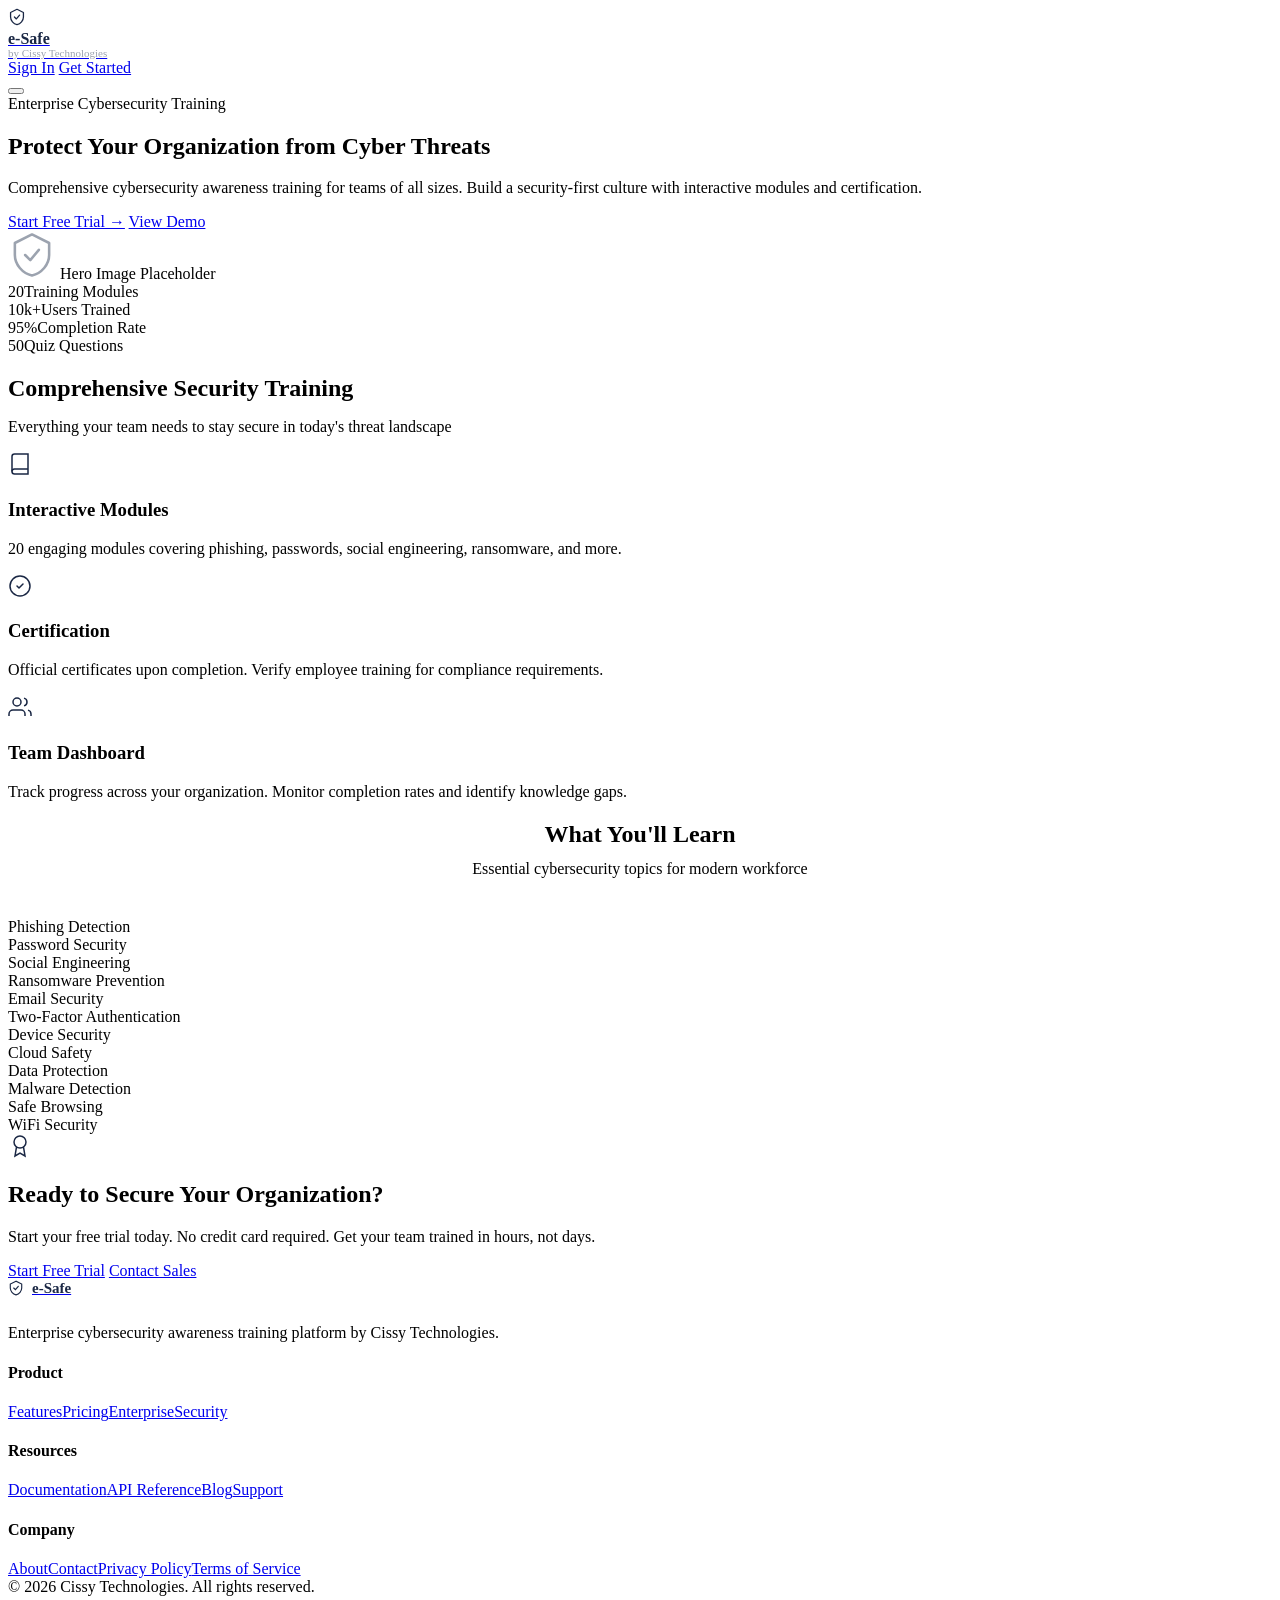
==== index.html @ cbac6e17 "Add files via upload Added the homepage shell" ====
<!DOCTYPE html>
<html lang="en">
<head>
  <meta charset="UTF-8" />
  <meta name="viewport" content="width=device-width, initial-scale=1.0" />
  <title>e-Safe — Cybersecurity Awareness Training | Cissy Technologies</title>
  <link rel="preconnect" href="https://fonts.googleapis.com" />
  <link href="https://fonts.googleapis.com/css2?family=Inter:wght@400;500;600;700&display=swap" rel="stylesheet" />
  <link rel="stylesheet" href="style.css" />
</head>
<body>

  <!-- NAVBAR -->
  <nav class="navbar" id="navbar">
    <div class="nav-inner">
      <a href="index.html" class="nav-logo">
        <div class="logo-mark">
          <svg width="18" height="18" viewBox="0 0 28 28" fill="none">
            <path d="M14 2L4 7V14C4 19.5 8.4 24.7 14 26C19.6 24.7 24 19.5 24 14V7L14 2Z" stroke="#1A2744" stroke-width="2" stroke-linejoin="round"/>
            <path d="M10 14L13 17L18 11" stroke="#1A2744" stroke-width="2" stroke-linecap="round" stroke-linejoin="round"/>
          </svg>
        </div>
        <div>
          <div style="font-size:16px;font-weight:700;color:#1A2744;line-height:1.1">e-Safe</div>
          <div style="font-size:11px;color:#9CA3AF;line-height:1">by Cissy Technologies</div>
        </div>
      </a>
      <div class="nav-links" id="navLinks">
        <a href="register.html" class="nav-signin">Sign In</a>
        <a href="register.html" class="nav-cta">Get Started</a>
      </div>
      <button class="nav-hamburger" id="hamburger" aria-label="Open menu">
        <span></span><span></span><span></span>
      </button>
    </div>
  </nav>

  <!-- HERO -->
  <section class="hero">
    <div class="container">
      <div class="hero-left">
        <div class="hero-eyebrow">Enterprise Cybersecurity Training</div>
        <h1 class="hero-title">Protect Your Organization from Cyber Threats</h1>
        <p class="hero-sub">Comprehensive cybersecurity awareness training for teams of all sizes. Build a security-first culture with interactive modules and certification.</p>
        <div class="hero-actions">
          <a href="register.html" class="btn-primary">Start Free Trial &rarr;</a>
          <a href="#features" class="btn-outline">View Demo</a>
        </div>
      </div>
      <div class="hero-image">
        <svg width="48" height="48" viewBox="0 0 28 28" fill="none">
          <path d="M14 2L4 7V14C4 19.5 8.4 24.7 14 26C19.6 24.7 24 19.5 24 14V7L14 2Z" stroke="#9CA3AF" stroke-width="1.5" stroke-linejoin="round"/>
          <path d="M10 14L13 17L18 11" stroke="#9CA3AF" stroke-width="1.5" stroke-linecap="round" stroke-linejoin="round"/>
        </svg>
        <span class="hero-image-label">Hero Image Placeholder</span>
      </div>
    </div>
    <div class="container">
      <div class="hero-stats">
        <div class="stat"><span class="stat-num">20</span><span class="stat-label">Training Modules</span></div>
        <div class="stat-divider"></div>
        <div class="stat"><span class="stat-num">10k+</span><span class="stat-label">Users Trained</span></div>
        <div class="stat-divider"></div>
        <div class="stat"><span class="stat-num">95%</span><span class="stat-label">Completion Rate</span></div>
        <div class="stat-divider"></div>
        <div class="stat"><span class="stat-num">50</span><span class="stat-label">Quiz Questions</span></div>
      </div>
    </div>
  </section>

  <!-- FEATURES -->
  <section class="section section-light" id="features">
    <div class="container">
      <div class="features-header">
        <h2 class="section-title" style="margin-bottom:.75rem">Comprehensive Security Training</h2>
        <p class="section-sub">Everything your team needs to stay secure in today's threat landscape</p>
      </div>
      <div class="features-grid">
        <div class="feature-card">
          <div class="feature-icon">
            <svg width="24" height="24" viewBox="0 0 24 24" fill="none" stroke="#1A2744" stroke-width="1.5"><path d="M4 19.5A2.5 2.5 0 016.5 17H20"/><path d="M6.5 2H20v20H6.5A2.5 2.5 0 014 19.5v-15A2.5 2.5 0 016.5 2z"/></svg>
          </div>
          <h3>Interactive Modules</h3>
          <p>20 engaging modules covering phishing, passwords, social engineering, ransomware, and more.</p>
        </div>
        <div class="feature-card">
          <div class="feature-icon">
            <svg width="24" height="24" viewBox="0 0 24 24" fill="none" stroke="#1A2744" stroke-width="1.5"><circle cx="12" cy="12" r="10"/><path d="M9 12l2 2 4-4" stroke-linecap="round" stroke-linejoin="round"/></svg>
          </div>
          <h3>Certification</h3>
          <p>Official certificates upon completion. Verify employee training for compliance requirements.</p>
        </div>
        <div class="feature-card">
          <div class="feature-icon">
            <svg width="24" height="24" viewBox="0 0 24 24" fill="none" stroke="#1A2744" stroke-width="1.5"><path d="M17 21v-2a4 4 0 00-4-4H5a4 4 0 00-4 4v2"/><circle cx="9" cy="7" r="4"/><path d="M23 21v-2a4 4 0 00-3-3.87M16 3.13a4 4 0 010 7.75"/></svg>
          </div>
          <h3>Team Dashboard</h3>
          <p>Track progress across your organization. Monitor completion rates and identify knowledge gaps.</p>
        </div>
      </div>
    </div>
  </section>

  <!-- TOPICS -->
  <section class="topics-section" id="topics">
    <div class="container">
      <div style="text-align:center;margin-bottom:2.5rem">
        <h2 class="section-title" style="margin-bottom:.75rem">What You'll Learn</h2>
        <p class="section-sub" style="margin:0 auto;text-align:center">Essential cybersecurity topics for modern workforce</p>
      </div>
      <div class="topics-grid">
        <div class="topic-tag">Phishing Detection</div>
        <div class="topic-tag">Password Security</div>
        <div class="topic-tag">Social Engineering</div>
        <div class="topic-tag">Ransomware Prevention</div>
        <div class="topic-tag">Email Security</div>
        <div class="topic-tag">Two-Factor Authentication</div>
        <div class="topic-tag">Device Security</div>
        <div class="topic-tag">Cloud Safety</div>
        <div class="topic-tag">Data Protection</div>
        <div class="topic-tag">Malware Detection</div>
        <div class="topic-tag">Safe Browsing</div>
        <div class="topic-tag">WiFi Security</div>
      </div>
    </div>
  </section>

  <!-- CTA BANNER -->
  <section class="section section-light">
    <div class="container">
      <div class="cta-banner">
        <div class="cta-banner-icon">
          <svg width="24" height="24" viewBox="0 0 24 24" fill="none" stroke="#1A2744" stroke-width="1.5"><circle cx="12" cy="8" r="6"/><path d="M15.477 12.89L17 22l-5-3-5 3 1.523-9.11"/></svg>
        </div>
        <h2>Ready to Secure Your Organization?</h2>
        <p>Start your free trial today. No credit card required. Get your team trained in hours, not days.</p>
        <div class="cta-banner-btns">
          <a href="register.html" class="btn-primary">Start Free Trial</a>
          <a href="#" class="btn-outline">Contact Sales</a>
        </div>
      </div>
    </div>
  </section>

  <!-- FOOTER -->
  <footer class="footer">
    <div class="container">
      <div class="footer-inner">
        <div class="footer-brand">
          <a href="index.html" class="nav-logo" style="margin-bottom:.5rem;display:inline-flex">
            <div class="logo-mark"><svg width="16" height="16" viewBox="0 0 28 28" fill="none"><path d="M14 2L4 7V14C4 19.5 8.4 24.7 14 26C19.6 24.7 24 19.5 24 14V7L14 2Z" stroke="#1A2744" stroke-width="2"/><path d="M10 14L13 17L18 11" stroke="#1A2744" stroke-width="2" stroke-linecap="round"/></svg></div>
            <span style="font-size:15px;font-weight:700;color:#1A2744;margin-left:8px">e-Safe</span>
          </a>
          <p>Enterprise cybersecurity awareness training platform by Cissy Technologies.</p>
        </div>
        <div class="footer-col"><h4>Product</h4><a href="#">Features</a><a href="#">Pricing</a><a href="#">Enterprise</a><a href="#">Security</a></div>
        <div class="footer-col"><h4>Resources</h4><a href="#">Documentation</a><a href="#">API Reference</a><a href="#">Blog</a><a href="#">Support</a></div>
        <div class="footer-col"><h4>Company</h4><a href="#">About</a><a href="#">Contact</a><a href="#">Privacy Policy</a><a href="#">Terms of Service</a></div>
      </div>
      <div class="footer-bottom">&copy; 2026 Cissy Technologies. All rights reserved.</div>
    </div>
  </footer>

  <script src="main.js"></script>
</body>
</html>
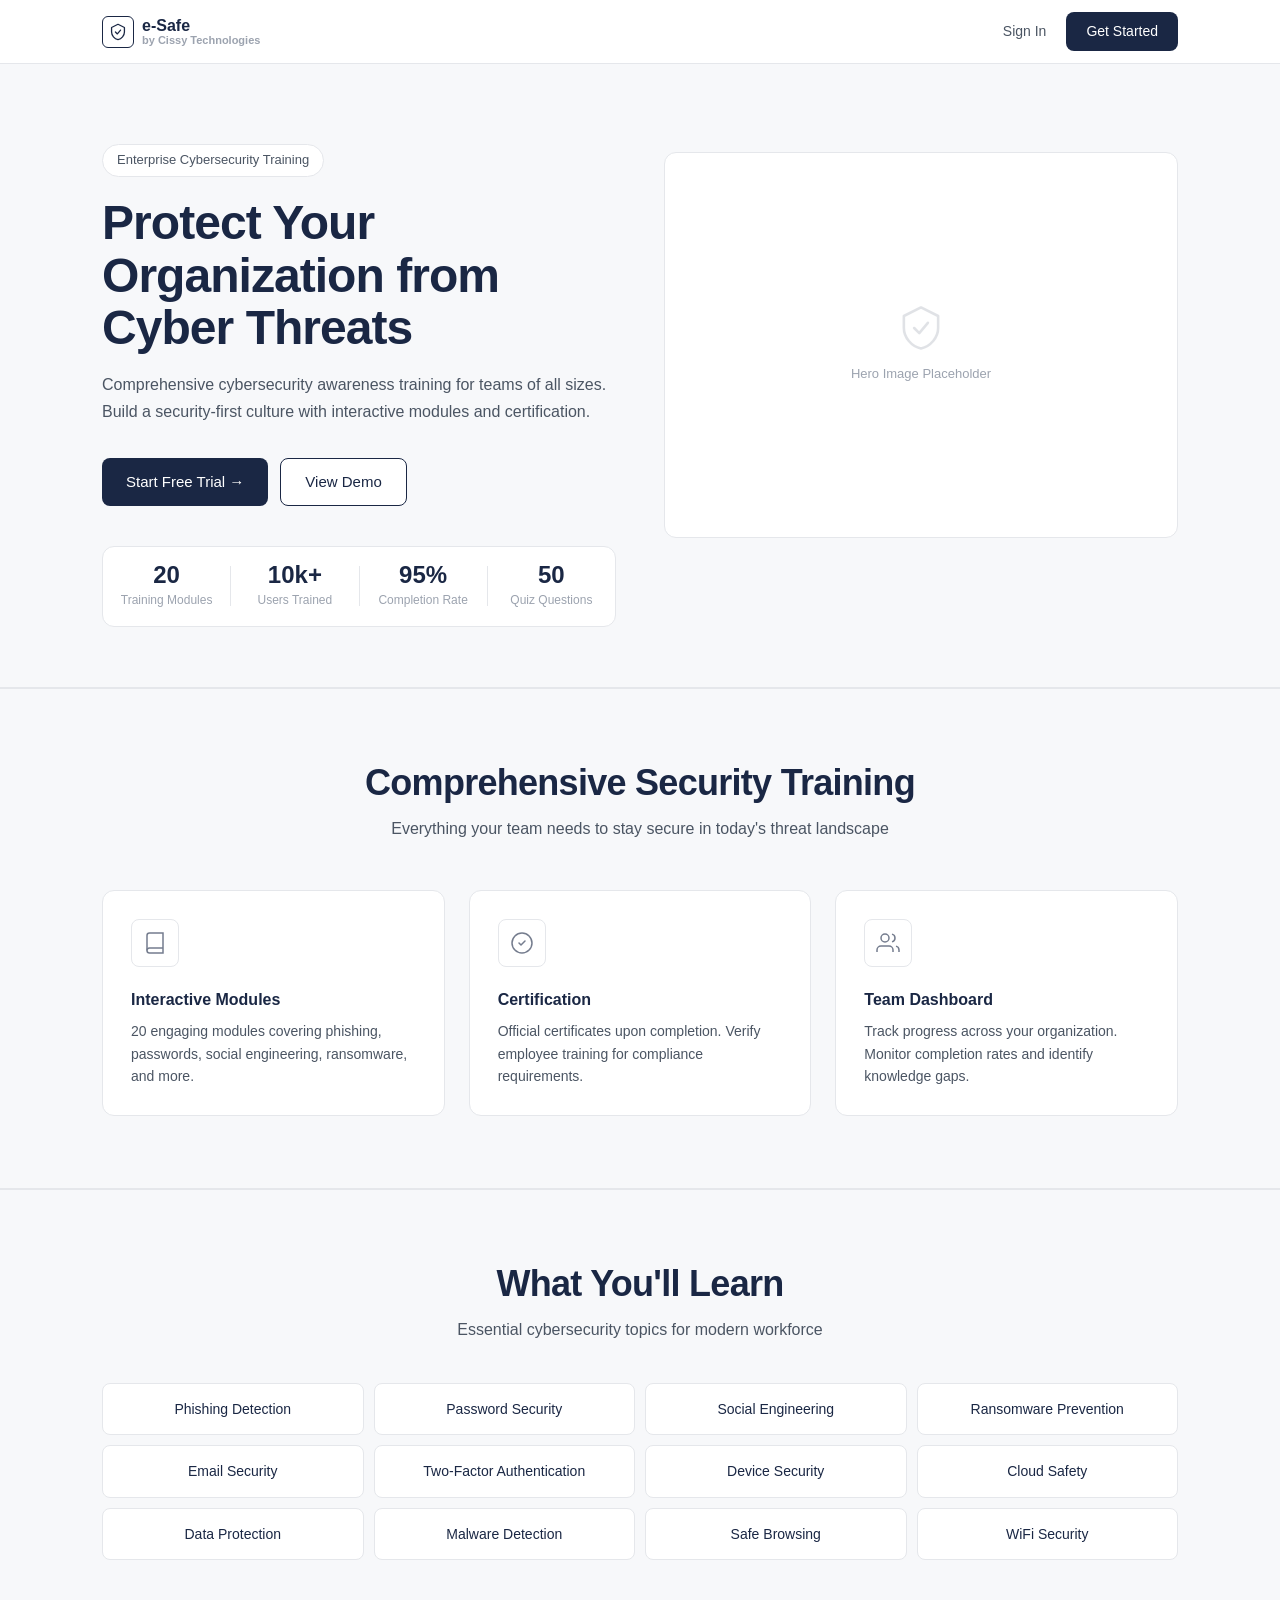
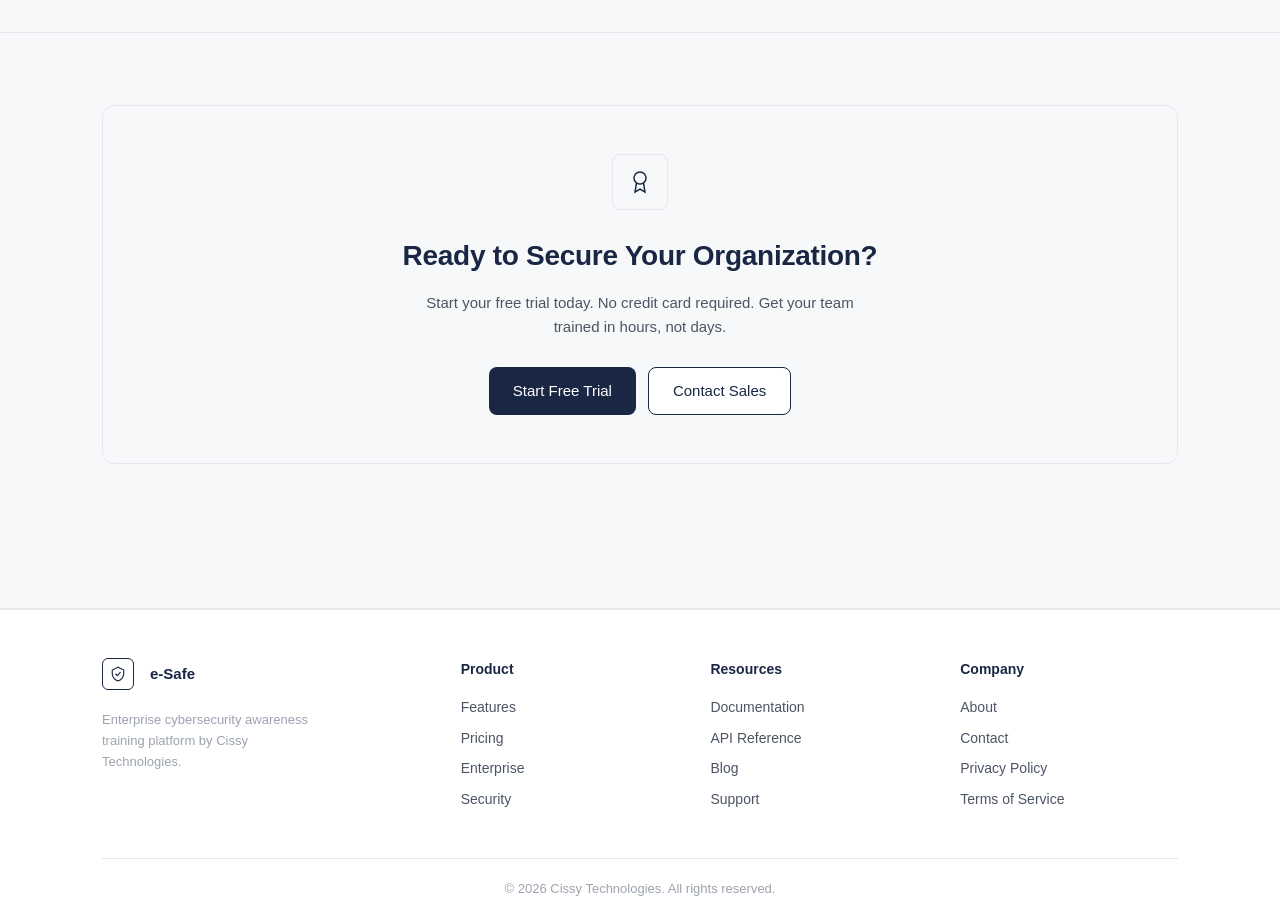
==== commit 1b13657b: "Add additional icon stylesheets to index.html" ====
--- a/index.html
+++ b/index.html
@@ -6,6 +6,8 @@
   <title>e-Safe — Cybersecurity Awareness Training | Cissy Technologies</title>
   <link rel="preconnect" href="https://fonts.googleapis.com" />
   <link href="https://fonts.googleapis.com/css2?family=Inter:wght@400;500;600;700&display=swap" rel="stylesheet" />
+  <link rel="stylesheet" href="https://cdn-uicons.flaticon.com/uicons-thin-rounded/css/uicons-thin-rounded.css">
+  <link rel="stylesheet" href="https://cdn-uicons.flaticon.com/uicons-thin-straight/css/uicons-thin-straight.css">
   <link rel="stylesheet" href="style.css" />
 </head>
 <body>
--- a/style.css
+++ b/style.css
@@ -0,0 +1,824 @@
+/* 
+   e-Safe Platform — style.css
+   Cissy Technologies
+ */
+
+/*  RESET & BASE */
+*, *::before, *::after { box-sizing: border-box; margin: 0; padding: 0; }
+
+:root {
+  --navy:        #1A2744;
+  --navy-mid:    #2E3F6F;
+  --navy-light:  #EEF0F5;
+  --white:       #FFFFFF;
+  --gray-bg:     #F7F8FA;
+  --gray-border: #E5E7EB;
+  --text:        #111827;
+  --text-2:      #4B5563;
+  --text-3:      #9CA3AF;
+  --radius:      12px;
+  --radius-sm:   8px;
+  --shadow:      0 1px 4px rgba(0,0,0,0.06);
+  --shadow-md:   0 4px 20px rgba(0,0,0,0.08);
+}
+
+html { scroll-behavior: smooth; }
+
+body {
+  font-family: 'Inter', -apple-system, BlinkMacSystemFont, sans-serif;
+  font-size: 16px;
+  color: var(--text);
+  background: var(--white);
+  line-height: 1.6;
+}
+
+a { text-decoration: none; color: inherit; }
+img { max-width: 100%; display: block; }
+
+.container {
+  max-width: 1140px;
+  margin: 0 auto;
+  padding: 0 2rem;
+}
+
+/* ── NAVBAR ── */
+.navbar {
+  position: sticky;
+  top: 0;
+  z-index: 100;
+  background: var(--white);
+  border-bottom: 1px solid var(--gray-border);
+  height: 64px;
+}
+
+.nav-inner {
+  max-width: 1140px;
+  margin: 0 auto;
+  padding: 0 2rem;
+  height: 100%;
+  display: flex;
+  align-items: center;
+  justify-content: space-between;
+}
+
+/* Logo */
+.nav-logo {
+  display: flex;
+  align-items: center;
+  gap: 8px;
+  font-size: 18px;
+  font-weight: 600;
+  color: var(--navy);
+}
+
+.logo-mark {
+  width: 32px;
+  height: 32px;
+  border: 1.5px solid var(--navy);
+  border-radius: 6px;
+  display: flex;
+  align-items: center;
+  justify-content: center;
+}
+
+.logo-mark svg path { stroke: var(--navy) !important; }
+.logo-text { color: var(--navy); }
+.logo-text span { color: var(--navy); }
+
+/* Nav links */
+.nav-links {
+  display: flex;
+  align-items: center;
+  gap: 8px;
+}
+
+.nav-link {
+  font-size: 14px;
+  color: var(--text-2);
+  padding: 6px 12px;
+  border-radius: var(--radius-sm);
+  transition: color .15s, background .15s;
+}
+
+.nav-link:hover { color: var(--navy); background: var(--navy-light); }
+
+/* Sign In link style (matches wireframe) */
+.nav-signin {
+  font-size: 14px;
+  color: var(--text-2);
+  padding: 6px 12px;
+  border-radius: var(--radius-sm);
+  transition: color .15s;
+}
+.nav-signin:hover { color: var(--navy); }
+
+/* Get Started button (dark filled — matches wireframe exactly) */
+.nav-cta {
+  background: var(--navy);
+  color: var(--white) !important;
+  font-size: 14px;
+  font-weight: 500;
+  padding: 8px 20px;
+  border-radius: var(--radius-sm);
+  transition: opacity .15s;
+}
+.nav-cta:hover { opacity: .85; }
+
+/* Hamburger (mobile) */
+.nav-hamburger {
+  display: none;
+  flex-direction: column;
+  gap: 5px;
+  background: none;
+  border: none;
+  cursor: pointer;
+  padding: 4px;
+}
+.nav-hamburger span {
+  display: block;
+  width: 22px;
+  height: 2px;
+  background: var(--navy);
+  border-radius: 2px;
+  transition: transform .2s;
+}
+
+/* ── HERO ── */
+.hero {
+  background: var(--gray-bg);
+  padding: 80px 0 60px;
+  border-bottom: 1px solid var(--gray-border);
+  position: relative;
+  overflow: hidden;
+}
+
+.hero .container {
+  display: grid;
+  grid-template-columns: 1fr 1fr;
+  gap: 3rem;
+  align-items: center;
+}
+
+/* Eyebrow */
+.hero-eyebrow {
+  display: inline-flex;
+  align-items: center;
+  gap: 8px;
+  font-size: 13px;
+  font-weight: 500;
+  color: var(--text-2);
+  background: var(--white);
+  border: 1px solid var(--gray-border);
+  border-radius: 20px;
+  padding: 5px 14px;
+  margin-bottom: 1.25rem;
+}
+
+.eyebrow-dot {
+  width: 6px;
+  height: 6px;
+  border-radius: 50%;
+  background: var(--navy);
+}
+
+/* Hero title */
+.hero-title {
+  font-size: 48px;
+  font-weight: 700;
+  line-height: 1.1;
+  color: var(--navy);
+  margin-bottom: 1rem;
+  letter-spacing: -.02em;
+}
+
+.hero-sub {
+  font-size: 16px;
+  color: var(--text-2);
+  line-height: 1.7;
+  margin-bottom: 2rem;
+}
+
+/* Buttons */
+.hero-actions {
+  display: flex;
+  gap: 12px;
+  flex-wrap: wrap;
+  margin-bottom: 2.5rem;
+}
+
+.btn-primary {
+  display: inline-flex;
+  align-items: center;
+  gap: 6px;
+  background: var(--navy);
+  color: var(--white);
+  font-size: 15px;
+  font-weight: 500;
+  padding: 12px 24px;
+  border-radius: var(--radius-sm);
+  transition: opacity .15s;
+  border: none;
+  cursor: pointer;
+  font-family: inherit;
+}
+.btn-primary:hover { opacity: .85; color: var(--white); }
+
+.btn-outline {
+  display: inline-flex;
+  align-items: center;
+  background: var(--white);
+  color: var(--navy);
+  font-size: 15px;
+  font-weight: 500;
+  padding: 11px 24px;
+  border-radius: var(--radius-sm);
+  border: 1.5px solid var(--navy);
+  transition: background .15s;
+  cursor: pointer;
+  font-family: inherit;
+}
+.btn-outline:hover { background: var(--navy-light); }
+
+.btn-ghost {
+  display: inline-flex;
+  align-items: center;
+  background: transparent;
+  color: var(--text-2);
+  font-size: 15px;
+  font-weight: 500;
+  padding: 11px 24px;
+  border-radius: var(--radius-sm);
+  border: 1.5px solid var(--gray-border);
+  transition: border-color .15s, color .15s;
+  cursor: pointer;
+}
+.btn-ghost:hover { border-color: var(--navy); color: var(--navy); }
+
+/* Stats bar */
+.hero-stats {
+  display: flex;
+  align-items: center;
+  gap: 0;
+  background: var(--white);
+  border: 1px solid var(--gray-border);
+  border-radius: var(--radius);
+  padding: 0;
+  overflow: hidden;
+}
+
+.stat {
+  flex: 1;
+  text-align: center;
+  padding: 16px 12px;
+}
+
+.stat-num {
+  display: block;
+  font-size: 24px;
+  font-weight: 700;
+  color: var(--navy);
+  line-height: 1;
+  margin-bottom: 4px;
+}
+
+.stat-label {
+  display: block;
+  font-size: 12px;
+  color: var(--text-3);
+}
+
+.stat-divider {
+  width: 1px;
+  height: 40px;
+  background: var(--gray-border);
+  flex-shrink: 0;
+}
+
+/* Hero image placeholder */
+.hero-image {
+  background: var(--white);
+  border: 1px solid var(--gray-border);
+  border-radius: var(--radius);
+  aspect-ratio: 4/3;
+  display: flex;
+  flex-direction: column;
+  align-items: center;
+  justify-content: center;
+  gap: 12px;
+  color: var(--text-3);
+}
+
+.hero-image svg { opacity: .3; }
+
+.hero-image-label {
+  font-size: 13px;
+  color: var(--text-3);
+}
+
+/* ── SECTIONS ── */
+.section {
+  padding: 72px 0;
+}
+
+.section-light {
+  background: var(--gray-bg);
+  border-top: 1px solid var(--gray-border);
+  border-bottom: 1px solid var(--gray-border);
+}
+
+.section-dark {
+  background: var(--white);
+}
+
+.section-label {
+  display: inline-block;
+  font-size: 12px;
+  font-weight: 600;
+  letter-spacing: .08em;
+  text-transform: uppercase;
+  color: var(--text-3);
+  margin-bottom: 12px;
+}
+
+.section-title {
+  font-size: 36px;
+  font-weight: 700;
+  color: var(--navy);
+  letter-spacing: -.02em;
+  margin-bottom: 2.5rem;
+  line-height: 1.2;
+}
+
+.section-sub {
+  font-size: 16px;
+  color: var(--text-2);
+  margin-top: -.5rem;
+  margin-bottom: 2.5rem;
+  max-width: 520px;
+}
+
+/* ── FEATURES — 3 cards ── */
+.features-header {
+  text-align: center;
+  margin-bottom: 3rem;
+}
+
+.features-header .section-title { margin-bottom: .75rem; }
+
+.features-header .section-sub {
+  margin: 0 auto;
+  text-align: center;
+  max-width: 540px;
+}
+
+.features-grid {
+  display: grid;
+  grid-template-columns: repeat(3, 1fr);
+  gap: 1.5rem;
+}
+
+.feature-card {
+  background: var(--white);
+  border: 1px solid var(--gray-border);
+  border-radius: var(--radius);
+  padding: 1.75rem;
+}
+
+.feature-icon {
+  width: 48px;
+  height: 48px;
+  border: 1px solid var(--gray-border);
+  border-radius: var(--radius-sm);
+  display: flex;
+  align-items: center;
+  justify-content: center;
+  margin-bottom: 1.25rem;
+}
+
+.feature-icon svg { opacity: .6; }
+
+.feature-card h3 {
+  font-size: 16px;
+  font-weight: 600;
+  color: var(--navy);
+  margin-bottom: 8px;
+}
+
+.feature-card p {
+  font-size: 14px;
+  color: var(--text-2);
+  line-height: 1.6;
+}
+
+/* ── TOPICS GRID ── */
+.topics-section {
+  padding: 72px 0;
+  background: var(--gray-bg);
+  border-top: 1px solid var(--gray-border);
+}
+
+.topics-grid {
+  display: grid;
+  grid-template-columns: repeat(4, 1fr);
+  gap: 10px;
+}
+
+.topic-tag {
+  background: var(--white);
+  border: 1px solid var(--gray-border);
+  border-radius: var(--radius-sm);
+  padding: 14px 16px;
+  font-size: 14px;
+  font-weight: 500;
+  color: var(--navy);
+  text-align: center;
+  transition: background .15s, border-color .15s;
+  cursor: default;
+}
+
+.topic-tag:hover {
+  background: var(--navy-light);
+  border-color: var(--navy);
+}
+
+/* ── CTA BANNER ── */
+.cta-banner {
+  background: var(--gray-bg);
+  border: 1px solid var(--gray-border);
+  border-radius: var(--radius);
+  padding: 3rem 2rem;
+  text-align: center;
+  margin: 0 0 72px;
+}
+
+.cta-banner-icon {
+  width: 56px;
+  height: 56px;
+  border: 1px solid var(--gray-border);
+  border-radius: var(--radius-sm);
+  display: flex;
+  align-items: center;
+  justify-content: center;
+  margin: 0 auto 1.5rem;
+}
+
+.cta-banner h2 {
+  font-size: 28px;
+  font-weight: 700;
+  color: var(--navy);
+  margin-bottom: .75rem;
+  letter-spacing: -.01em;
+}
+
+.cta-banner p {
+  font-size: 15px;
+  color: var(--text-2);
+  margin-bottom: 1.75rem;
+  max-width: 460px;
+  margin-left: auto;
+  margin-right: auto;
+}
+
+.cta-banner-btns {
+  display: flex;
+  gap: 12px;
+  justify-content: center;
+}
+
+/* ── FOOTER ── */
+.footer {
+  border-top: 1px solid var(--gray-border);
+  padding: 3rem 0 1.5rem;
+  background: var(--white);
+}
+
+.footer-inner {
+  display: grid;
+  grid-template-columns: 1.5fr 1fr 1fr 1fr;
+  gap: 2rem;
+  margin-bottom: 2.5rem;
+}
+
+.footer-brand p {
+  font-size: 13px;
+  color: var(--text-3);
+  margin-top: .75rem;
+  line-height: 1.6;
+  max-width: 220px;
+}
+
+.footer-col h4 {
+  font-size: 14px;
+  font-weight: 600;
+  color: var(--navy);
+  margin-bottom: 1rem;
+}
+
+.footer-col a {
+  display: block;
+  font-size: 14px;
+  color: var(--text-2);
+  margin-bottom: 8px;
+  transition: color .15s;
+}
+.footer-col a:hover { color: var(--navy); }
+
+.footer-bottom {
+  border-top: 1px solid var(--gray-border);
+  padding-top: 1.25rem;
+  text-align: center;
+  font-size: 13px;
+  color: var(--text-3);
+}
+
+/* ── HOW IT WORKS (steps) ── */
+.steps {
+  display: flex;
+  align-items: flex-start;
+  gap: 1rem;
+}
+
+.step {
+  flex: 1;
+  background: var(--white);
+  border: 1px solid var(--gray-border);
+  border-radius: var(--radius);
+  padding: 1.75rem;
+}
+
+.step-num {
+  font-size: 12px;
+  font-weight: 600;
+  color: var(--text-3);
+  letter-spacing: .06em;
+  margin-bottom: .75rem;
+}
+
+.step-icon { font-size: 28px; margin-bottom: .75rem; }
+
+.step h3 {
+  font-size: 16px;
+  font-weight: 600;
+  color: var(--navy);
+  margin-bottom: 8px;
+}
+
+.step p { font-size: 14px; color: var(--text-2); line-height: 1.6; }
+
+.step-arrow {
+  font-size: 20px;
+  color: var(--text-3);
+  margin-top: 60px;
+  flex-shrink: 0;
+}
+
+/* ═══════════════════════════════════════════════
+   REGISTER PAGE
+═══════════════════════════════════════════════ */
+.register-body {
+  background: var(--gray-bg);
+  min-height: 100vh;
+  display: flex;
+  align-items: center;
+  justify-content: center;
+  padding: 2rem 1rem;
+}
+
+.register-wrap {
+  width: 100%;
+  max-width: 440px;
+}
+
+.register-card {
+  background: var(--white);
+  border: 1px solid var(--gray-border);
+  border-radius: var(--radius);
+  padding: 2.5rem 2rem;
+  position: relative;
+}
+
+.back-arrow {
+  display: inline-flex;
+  align-items: center;
+  justify-content: center;
+  width: 32px;
+  height: 32px;
+  border-radius: var(--radius-sm);
+  margin-bottom: 1rem;
+  transition: background .15s;
+}
+.back-arrow:hover { background: var(--gray-bg); }
+
+.register-title {
+  font-size: 24px;
+  font-weight: 700;
+  color: var(--navy);
+  margin-bottom: 6px;
+}
+
+.register-sub {
+  font-size: 14px;
+  color: var(--text-2);
+  margin-bottom: 1.75rem;
+}
+
+.input-label {
+  display: block;
+  font-size: 13px;
+  font-weight: 500;
+  color: var(--text);
+  margin-bottom: 6px;
+  margin-top: 1rem;
+}
+
+.input-field {
+  width: 100%;
+  border: 1.5px solid var(--gray-border);
+  border-radius: var(--radius-sm);
+  padding: 11px 14px;
+  font-size: 14px;
+  font-family: inherit;
+  color: var(--text);
+  background: var(--white);
+  transition: border-color .15s;
+}
+
+.input-field:focus {
+  outline: none;
+  border-color: var(--navy);
+}
+
+.input-field.error {
+  border-color: #DC2626;
+}
+
+.input-error {
+  display: none;
+  font-size: 12px;
+  color: #DC2626;
+  margin-top: 4px;
+}
+
+.input-error.show { display: block; }
+
+select.input-field {
+  cursor: pointer;
+  appearance: none;
+  background-image: url("data:image/svg+xml,%3Csvg xmlns='http://www.w3.org/2000/svg' width='12' height='8' viewBox='0 0 12 8'%3E%3Cpath d='M1 1l5 5 5-5' stroke='%239CA3AF' stroke-width='1.5' fill='none' stroke-linecap='round' stroke-linejoin='round'/%3E%3C/svg%3E");
+  background-repeat: no-repeat;
+  background-position: right 14px center;
+  padding-right: 36px;
+}
+
+.privacy-note {
+  background: var(--gray-bg);
+  border: 1px solid var(--gray-border);
+  border-radius: var(--radius-sm);
+  padding: 12px 14px;
+  font-size: 12px;
+  color: var(--text-2);
+  line-height: 1.6;
+  margin-top: 1.25rem;
+}
+
+.signin-link {
+  text-align: center;
+  font-size: 13px;
+  color: var(--text-2);
+  margin-top: 1.25rem;
+}
+.signin-link a { color: var(--navy); }
+
+/* Toast notification */
+.toast {
+  position: fixed;
+  bottom: 24px;
+  left: 50%;
+  transform: translateX(-50%) translateY(100px);
+  background: var(--navy);
+  color: var(--white);
+  padding: 14px 24px;
+  border-radius: var(--radius-sm);
+  font-size: 14px;
+  font-weight: 500;
+  box-shadow: var(--shadow-md);
+  opacity: 0;
+  transition: transform .3s ease, opacity .3s ease;
+  z-index: 1000;
+}
+.toast.show {
+  transform: translateX(-50%) translateY(0);
+  opacity: 1;
+}
+
+/* ═══════════════════════════════════════════════
+   DASHBOARD PAGE
+═══════════════════════════════════════════════ */
+.dashboard-body { background: var(--gray-bg); }
+.dashboard-main { padding: 2.5rem 0 6rem; }
+.dashboard-container { max-width: 1140px; margin: 0 auto; padding: 0 2rem; }
+
+.user-avatar {
+  width: 36px; height: 36px; border-radius: 50%;
+  background: var(--navy); color: var(--white);
+  display: flex; align-items: center; justify-content: center;
+  font-size: 13px; font-weight: 600; margin-left: 8px; cursor: pointer;
+}
+
+.dash-card {
+  background: var(--white); border: 1px solid var(--gray-border);
+  border-radius: var(--radius); padding: 1.75rem; margin-bottom: 1rem;
+}
+
+.welcome-card { display: flex; justify-content: space-between; align-items: flex-start; gap: 2rem; }
+.welcome-left { flex: 1; }
+.welcome-title { font-size: 24px; font-weight: 700; color: var(--navy); margin-bottom: 4px; }
+.welcome-sub { font-size: 14px; color: var(--text-2); margin-bottom: 1.5rem; }
+.welcome-badge {
+  background: var(--navy); color: var(--white); font-size: 12px; font-weight: 500;
+  padding: 7px 14px; border-radius: 20px; white-space: nowrap; flex-shrink: 0;
+}
+
+.progress-section { max-width: 480px; }
+.progress-label-row { display: flex; justify-content: space-between; font-size: 13px; color: var(--text-2); margin-bottom: 6px; }
+.progress-pct { font-weight: 600; color: var(--navy); }
+.progress-track { background: var(--gray-border); border-radius: 6px; height: 8px; overflow: hidden; }
+.progress-fill { height: 100%; background: var(--navy); border-radius: 6px; transition: width .4s ease; }
+
+.stats-row { display: grid; grid-template-columns: repeat(3, 1fr); gap: 1rem; margin-bottom: 1rem; }
+.stat-card { background: var(--white); border: 1px solid var(--gray-border); border-radius: var(--radius); padding: 1.25rem; text-align: left; }
+.stat-card-num { font-size: 28px; font-weight: 700; color: var(--navy); margin-bottom: 4px; }
+.stat-card-label { font-size: 13px; color: var(--text-3); }
+
+.cert-locked-banner { display: flex; align-items: center; justify-content: space-between; padding: 1.25rem 1.75rem; }
+.cert-locked-banner.unlocked { background: #E6FAF5; border-color: #00A878; }
+.cert-banner-left { display: flex; align-items: center; gap: 14px; }
+.cert-banner-icon {
+  width: 44px; height: 44px; border: 1px solid var(--gray-border); border-radius: var(--radius-sm);
+  display: flex; align-items: center; justify-content: center; flex-shrink: 0;
+}
+.cert-banner-title { font-size: 15px; font-weight: 600; color: var(--navy); margin-bottom: 2px; }
+.cert-banner-sub { font-size: 13px; color: var(--text-2); }
+.cert-banner-lock { flex-shrink: 0; }
+
+.modules-section { margin-top: 1.75rem; }
+.modules-heading { font-size: 18px; font-weight: 700; color: var(--navy); margin-bottom: 1.25rem; }
+.modules-grid { display: grid; grid-template-columns: repeat(4, 1fr); gap: 12px; margin-bottom: 2rem; }
+
+.module-card {
+  background: var(--white); border: 1.5px solid var(--gray-border); border-radius: var(--radius);
+  padding: 14px; cursor: pointer; transition: border-color .15s, transform .1s; position: relative;
+}
+.module-card:hover:not(.locked) { border-color: var(--navy); transform: translateY(-2px); }
+.module-card.locked { cursor: not-allowed; opacity: .55; }
+.module-card.active { border-color: var(--navy); border-width: 2px; }
+
+.module-thumb {
+  width: 100%; aspect-ratio: 1.6/1; background: var(--gray-bg); border: 1px solid var(--gray-border);
+  border-radius: 6px; margin-bottom: 10px; display: flex; align-items: center; justify-content: center; font-size: 22px;
+}
+
+.module-card-top { display: flex; justify-content: space-between; align-items: flex-start; }
+.module-status-icon { width: 22px; height: 22px; border-radius: 50%; display: flex; align-items: center; justify-content: center; flex-shrink: 0; }
+.module-status-icon.done { background: var(--navy); }
+.module-status-icon.active { background: transparent; }
+.module-status-icon.locked { background: transparent; }
+
+.module-name { font-size: 13px; font-weight: 600; color: var(--text); margin: 8px 0 6px; line-height: 1.3; min-height: 34px; }
+.module-card.locked .module-name { color: var(--text-3); }
+.module-tag { display: inline-block; font-size: 11px; color: var(--text-2); border: 1px solid var(--gray-border); border-radius: 12px; padding: 2px 10px; }
+
+.continue-banner {
+  position: fixed; bottom: 0; left: 0; right: 0; background: var(--white);
+  border-top: 1px solid var(--gray-border); box-shadow: 0 -4px 20px rgba(0,0,0,0.06);
+  padding: 1rem 2rem; display: flex; align-items: center; justify-content: space-between; z-index: 50;
+}
+.continue-title { font-size: 14px; font-weight: 600; color: var(--navy); }
+.continue-sub { font-size: 13px; color: var(--text-2); }
+.continue-banner .btn-primary { padding: 10px 22px; }
+
+/* ── MOBILE ── */
+@media (max-width: 768px) {
+  .nav-links { display: none; }
+  .nav-hamburger { display: flex; }
+  .nav-links.open {
+    display: flex;
+    flex-direction: column;
+    position: absolute;
+    top: 64px; left: 0; right: 0;
+    background: var(--white);
+    border-bottom: 1px solid var(--gray-border);
+    padding: 1rem 2rem;
+    gap: 4px;
+    z-index: 99;
+  }
+  .hero .container { grid-template-columns: 1fr; }
+  .hero-title { font-size: 32px; }
+  .hero-image { display: none; }
+  .features-grid { grid-template-columns: 1fr; }
+  .topics-grid { grid-template-columns: repeat(2, 1fr); }
+  .steps { flex-direction: column; }
+  .step-arrow { display: none; }
+  .footer-inner { grid-template-columns: 1fr 1fr; }
+  .section-title { font-size: 28px; }
+}
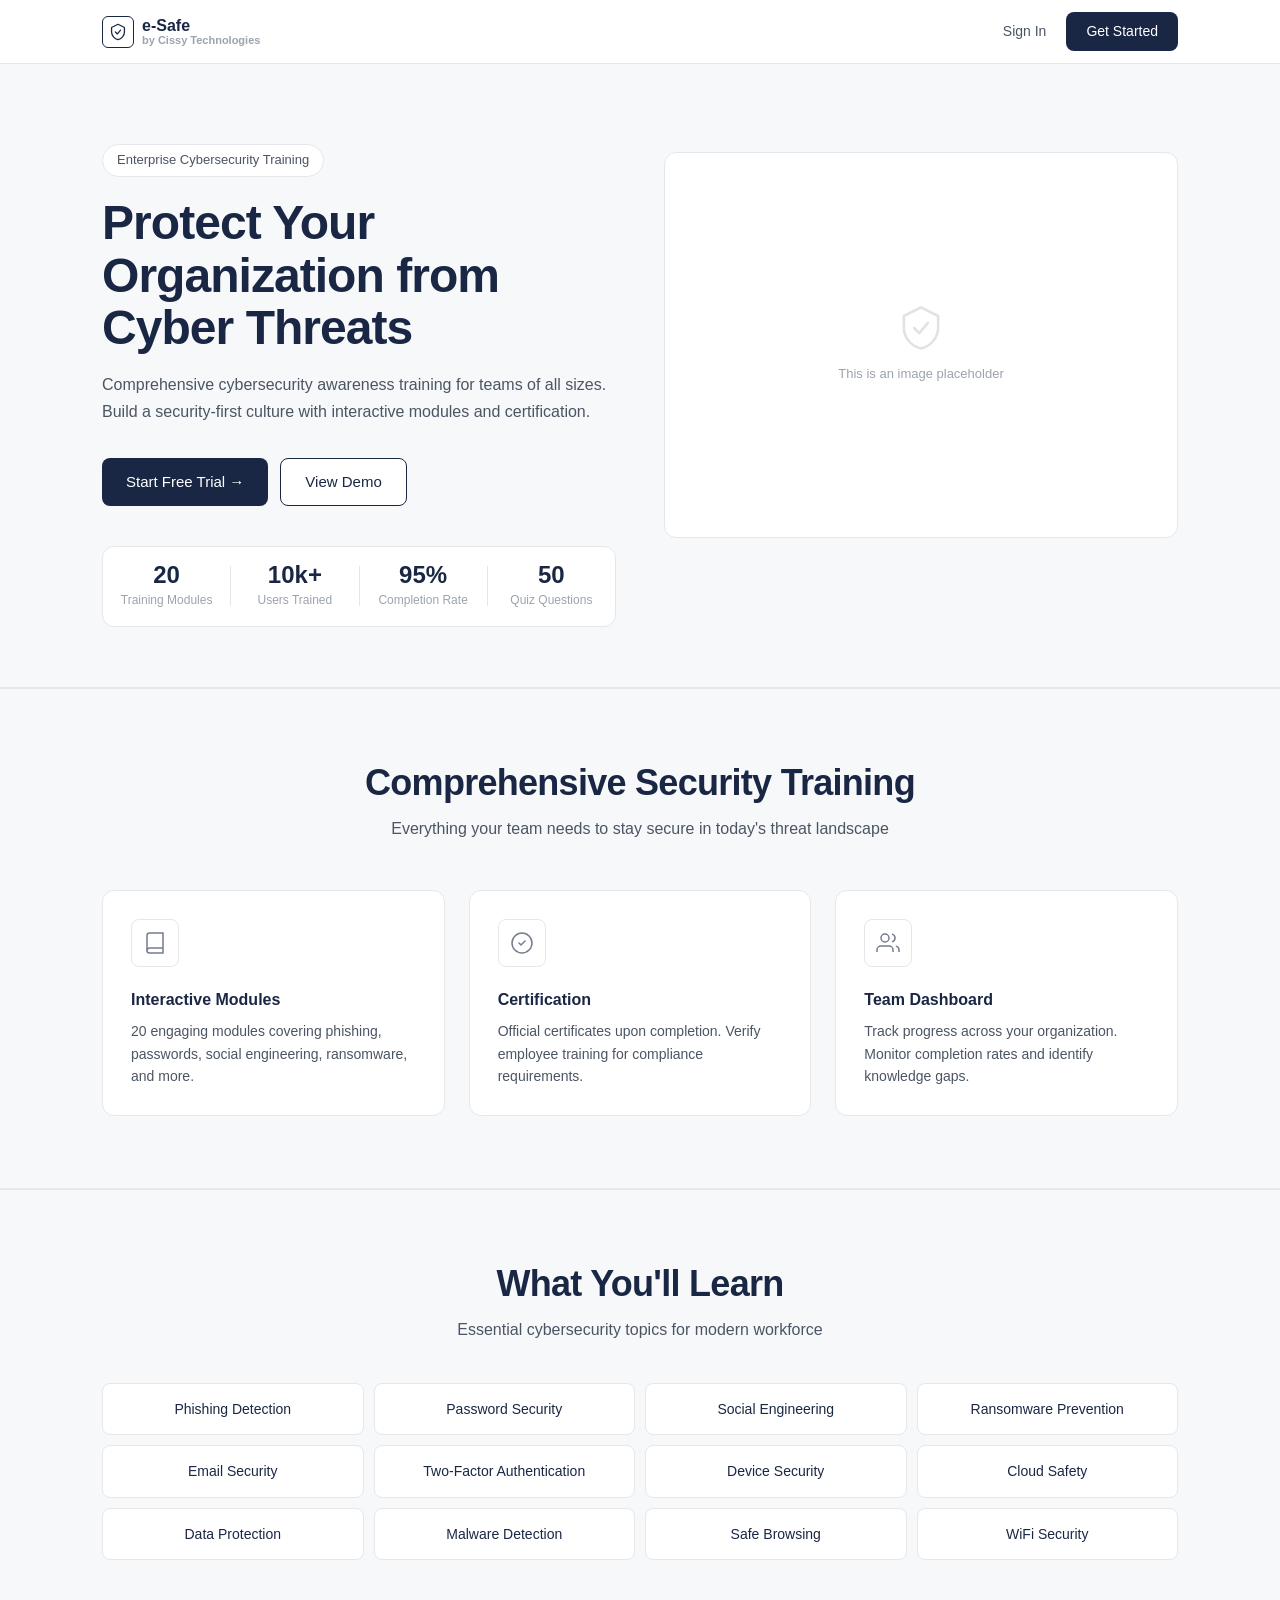
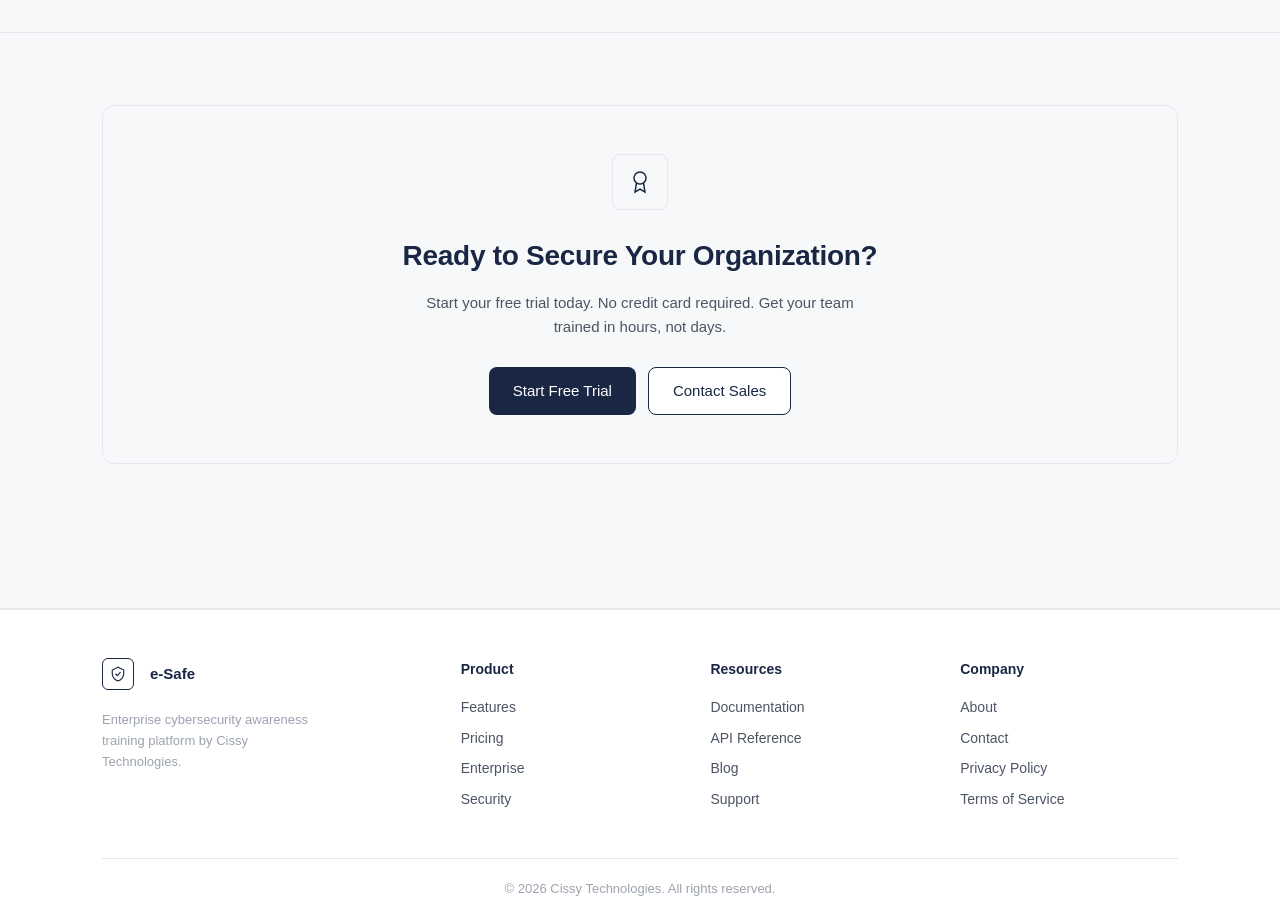
==== commit 73800ea5: "Update hero image label text in index.html" ====
--- a/index.html
+++ b/index.html
@@ -54,7 +54,7 @@
           <path d="M14 2L4 7V14C4 19.5 8.4 24.7 14 26C19.6 24.7 24 19.5 24 14V7L14 2Z" stroke="#9CA3AF" stroke-width="1.5" stroke-linejoin="round"/>
           <path d="M10 14L13 17L18 11" stroke="#9CA3AF" stroke-width="1.5" stroke-linecap="round" stroke-linejoin="round"/>
         </svg>
-        <span class="hero-image-label">Hero Image Placeholder</span>
+        <span class="hero-image-label">This is an image placeholder</span>
       </div>
     </div>
     <div class="container">
--- a/style.css
+++ b/style.css
@@ -1,9 +1,10 @@
-/* 
+/* ═══════════════════════════════════════════════
    e-Safe Platform — style.css
    Cissy Technologies
- */
-
-/*  RESET & BASE */
+  
+═══════════════════════════════════════════════ */
+
+/* ── RESET & BASE ── */
 *, *::before, *::after { box-sizing: border-box; margin: 0; padding: 0; }
 
 :root {
@@ -777,6 +778,8 @@
   width: 100%; aspect-ratio: 1.6/1; background: var(--gray-bg); border: 1px solid var(--gray-border);
   border-radius: 6px; margin-bottom: 10px; display: flex; align-items: center; justify-content: center; font-size: 22px;
 }
+.module-thumb i { font-size: 24px; color: var(--navy); }
+.module-card.locked .module-thumb i { color: var(--text-3); }
 
 .module-card-top { display: flex; justify-content: space-between; align-items: flex-start; }
 .module-status-icon { width: 22px; height: 22px; border-radius: 50%; display: flex; align-items: center; justify-content: center; flex-shrink: 0; }
@@ -796,6 +799,208 @@
 .continue-title { font-size: 14px; font-weight: 600; color: var(--navy); }
 .continue-sub { font-size: 13px; color: var(--text-2); }
 .continue-banner .btn-primary { padding: 10px 22px; }
+
+/* ═══════════════════════════════════════════════
+   MODULE CONTENT PAGE
+═══════════════════════════════════════════════ */
+.module-body { background: var(--gray-bg); }
+.module-main { padding: 2.5rem 0 5rem; }
+.module-container { max-width: 720px; margin: 0 auto; padding: 0 2rem; }
+
+.module-header-card { position: relative; padding-top: 2.5rem; }
+
+.back-arrow {
+  position: absolute;
+  top: 1.25rem;
+  left: 1.25rem;
+  display: inline-flex;
+  align-items: center;
+  justify-content: center;
+  width: 32px;
+  height: 32px;
+  border-radius: var(--radius-sm);
+  color: var(--text-2);
+  font-size: 16px;
+  transition: background .15s;
+}
+.back-arrow:hover { background: var(--gray-bg); }
+
+.module-header-top {
+  display: flex;
+  justify-content: space-between;
+  align-items: flex-start;
+  margin-bottom: 1.25rem;
+  gap: 1rem;
+}
+
+.module-title {
+  font-size: 22px;
+  font-weight: 700;
+  color: var(--navy);
+}
+
+.module-badge {
+  background: var(--navy);
+  color: var(--white);
+  font-size: 12px;
+  font-weight: 500;
+  padding: 6px 14px;
+  border-radius: 20px;
+  white-space: nowrap;
+  flex-shrink: 0;
+}
+
+/* Character card */
+.character-card {
+  display: flex;
+  align-items: center;
+  gap: 14px;
+}
+
+.character-avatar {
+  width: 48px;
+  height: 48px;
+  border: 1.5px solid var(--gray-border);
+  border-radius: 50%;
+  display: flex;
+  align-items: center;
+  justify-content: center;
+  font-size: 14px;
+  font-weight: 600;
+  color: var(--navy);
+  flex-shrink: 0;
+}
+
+.character-name {
+  font-size: 15px;
+  font-weight: 600;
+  color: var(--text);
+}
+
+.character-role {
+  font-size: 13px;
+  color: var(--text-2);
+}
+
+/* Dialogue card */
+.dialogue-card p {
+  font-size: 14px;
+  color: var(--text);
+  line-height: 1.7;
+  font-style: italic;
+}
+
+/* Scenario card */
+.scenario-tag {
+  display: inline-block;
+  font-size: 12px;
+  color: var(--text-2);
+  border: 1px solid var(--gray-border);
+  border-radius: 14px;
+  padding: 3px 12px;
+  margin-bottom: 1rem;
+}
+
+.scenario-title {
+  font-size: 19px;
+  font-weight: 700;
+  color: var(--navy);
+  margin-bottom: 1rem;
+}
+
+.scenario-card p {
+  font-size: 14px;
+  color: var(--text);
+  line-height: 1.75;
+  margin-bottom: 1rem;
+}
+.scenario-card p:last-child { margin-bottom: 0; }
+
+/* Key lesson card */
+.key-lesson-card {
+  background: var(--gray-bg);
+  border: 1px solid var(--gray-border);
+  border-radius: var(--radius);
+  padding: 1.5rem;
+  margin-bottom: 1rem;
+  display: flex;
+  gap: 14px;
+  align-items: flex-start;
+}
+
+.key-lesson-icon {
+  width: 40px;
+  height: 40px;
+  border: 1px solid var(--gray-border);
+  border-radius: var(--radius-sm);
+  display: flex;
+  align-items: center;
+  justify-content: center;
+  flex-shrink: 0;
+  background: var(--white);
+}
+
+.key-lesson-icon i { font-size: 18px; color: var(--navy); }
+
+.key-lesson-heading {
+  font-size: 14px;
+  font-weight: 600;
+  color: var(--navy);
+  margin-bottom: 6px;
+}
+
+.key-lesson-card p {
+  font-size: 13px;
+  color: var(--text);
+  line-height: 1.6;
+}
+
+/* Action steps card */
+.action-steps-card h3 {
+  font-size: 16px;
+  font-weight: 700;
+  color: var(--navy);
+  margin-bottom: 1rem;
+}
+
+.action-steps-list {
+  list-style: none;
+  display: flex;
+  flex-direction: column;
+  gap: 12px;
+}
+
+.action-steps-list li {
+  display: flex;
+  align-items: flex-start;
+  gap: 12px;
+  font-size: 14px;
+  color: var(--text);
+  line-height: 1.5;
+}
+
+.step-num-box {
+  width: 24px;
+  height: 24px;
+  border: 1.5px solid var(--gray-border);
+  border-radius: 6px;
+  display: flex;
+  align-items: center;
+  justify-content: center;
+  font-size: 12px;
+  font-weight: 600;
+  color: var(--navy);
+  flex-shrink: 0;
+}
+
+/* Continue button */
+.module-continue-btn {
+  width: 100%;
+  justify-content: center;
+  padding: 14px;
+  font-size: 15px;
+  margin-top: .5rem;
+}
 
 /* ── MOBILE ── */
 @media (max-width: 768px) {
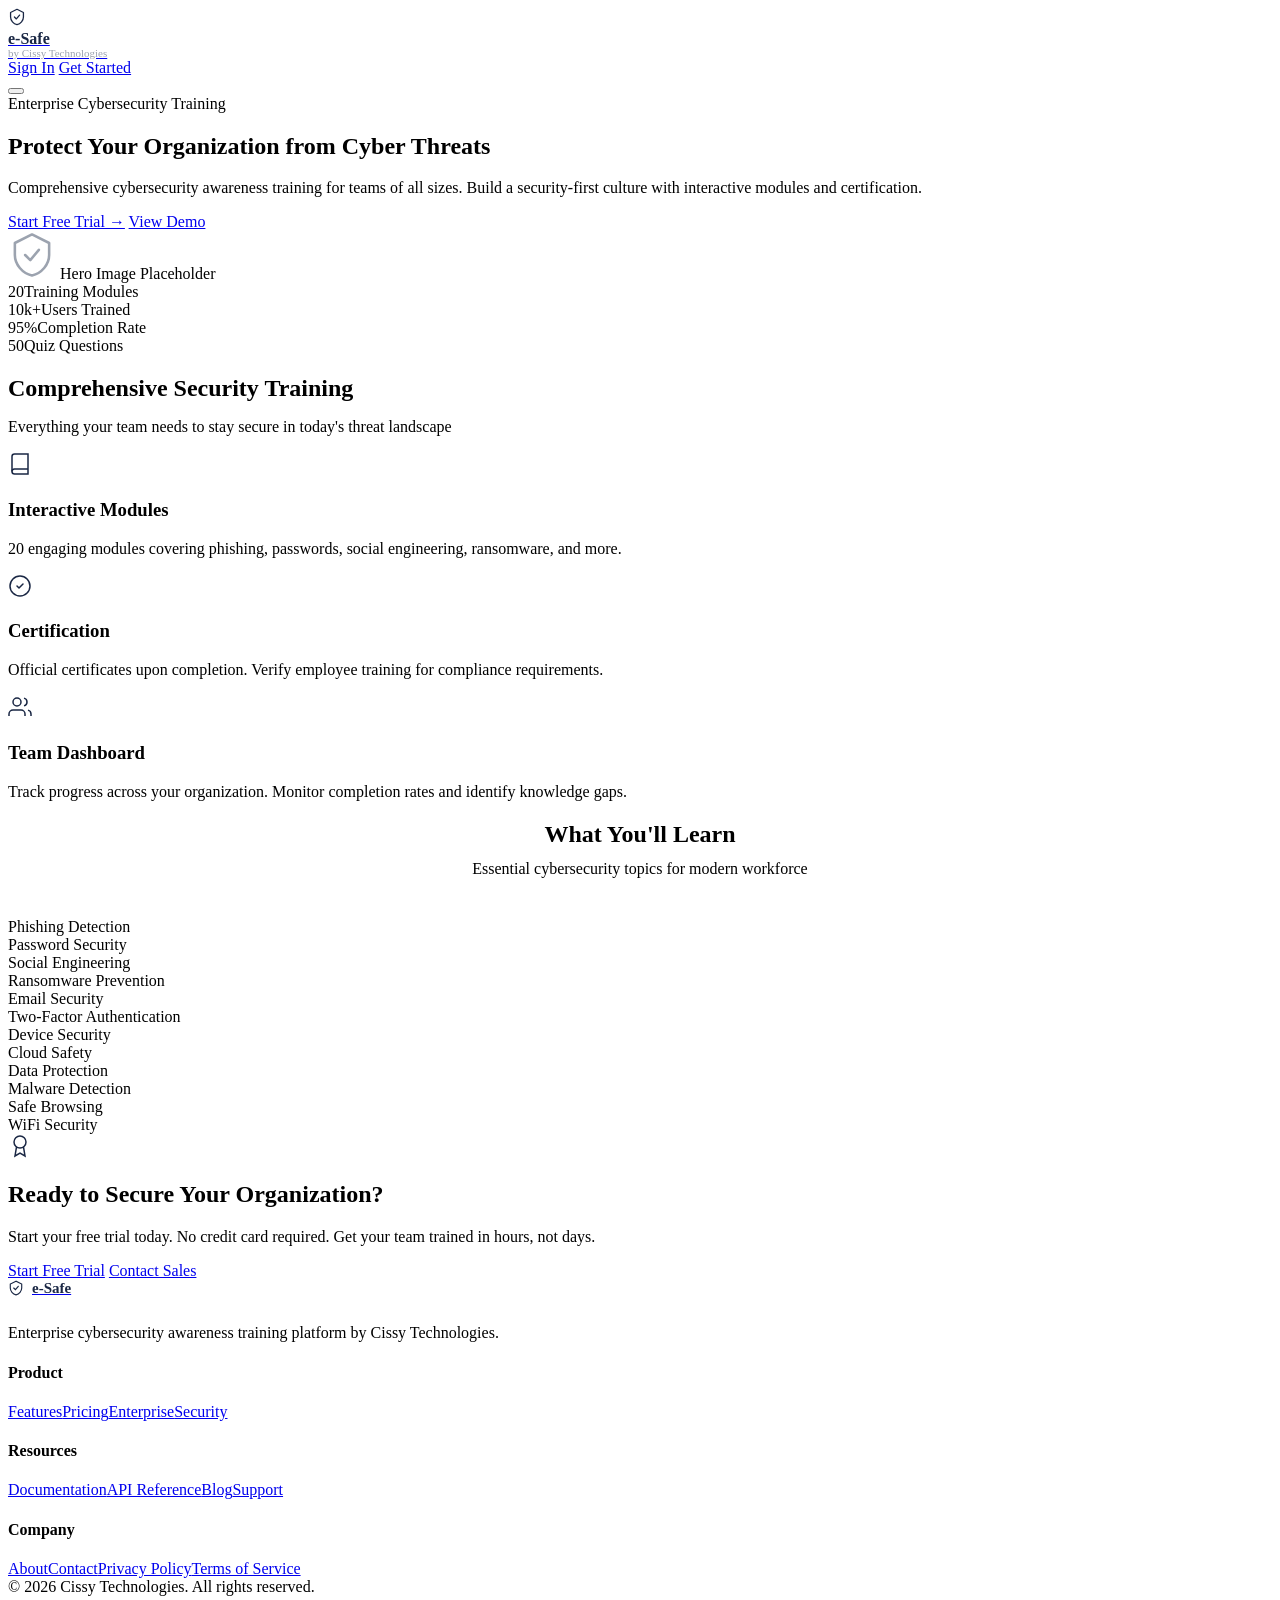
==== commit 57b48ffb: "Add files via upload" ====
--- a/index.html
+++ b/index.html
@@ -2,6 +2,9 @@
 <html lang="en">
 <head>
   <meta charset="UTF-8" />
+  <meta http-equiv="Content-Security-Policy" content="default-src 'self'; script-src 'self' https://cdnjs.cloudflare.com https://cdn-uicons.flaticon.com; style-src 'self' https://fonts.googleapis.com https://cdn-uicons.flaticon.com 'unsafe-inline'; font-src 'self' https://fonts.gstatic.com https://cdn-uicons.flaticon.com; img-src 'self' data:; connect-src 'self';">
+  <meta name="referrer" content="strict-origin-when-cross-origin">
+  <meta http-equiv="X-Content-Type-Options" content="nosniff">
   <meta name="viewport" content="width=device-width, initial-scale=1.0" />
   <title>e-Safe — Cybersecurity Awareness Training | Cissy Technologies</title>
   <link rel="preconnect" href="https://fonts.googleapis.com" />
@@ -54,7 +57,7 @@
           <path d="M14 2L4 7V14C4 19.5 8.4 24.7 14 26C19.6 24.7 24 19.5 24 14V7L14 2Z" stroke="#9CA3AF" stroke-width="1.5" stroke-linejoin="round"/>
           <path d="M10 14L13 17L18 11" stroke="#9CA3AF" stroke-width="1.5" stroke-linecap="round" stroke-linejoin="round"/>
         </svg>
-        <span class="hero-image-label">This is an image placeholder</span>
+        <span class="hero-image-label">Hero Image Placeholder</span>
       </div>
     </div>
     <div class="container">
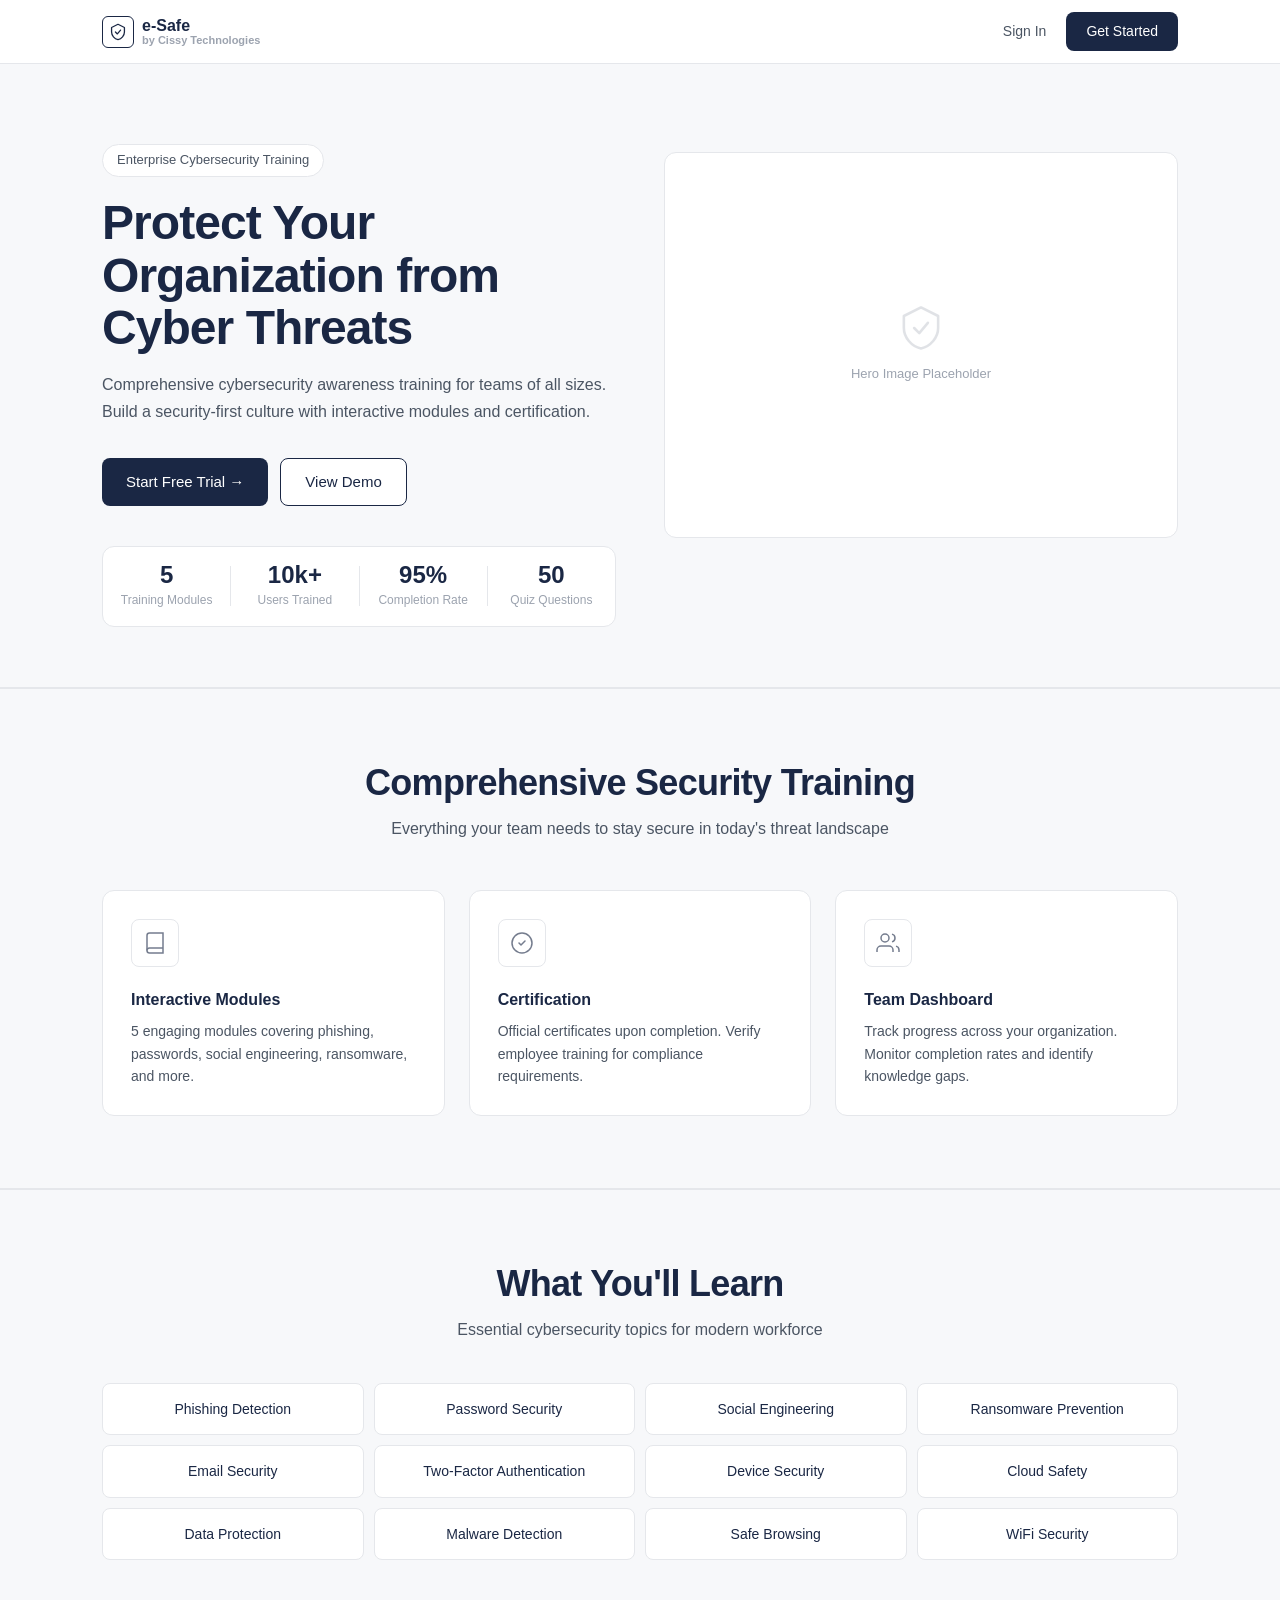
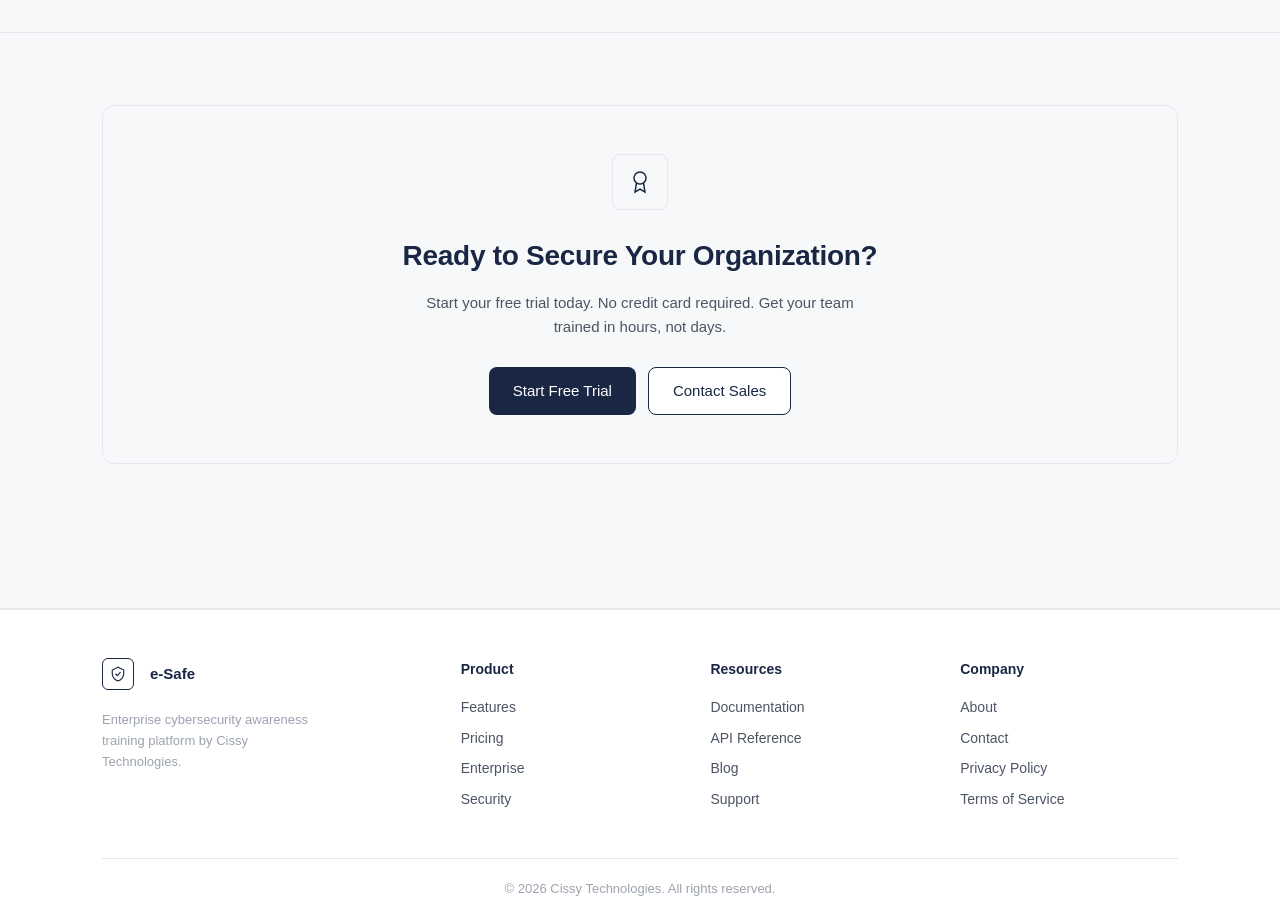
==== commit 5f1876e8: "Update training modules count in index.html" ====
--- a/index.html
+++ b/index.html
@@ -62,7 +62,7 @@
     </div>
     <div class="container">
       <div class="hero-stats">
-        <div class="stat"><span class="stat-num">20</span><span class="stat-label">Training Modules</span></div>
+        <div class="stat"><span class="stat-num">5</span><span class="stat-label">Training Modules</span></div>
         <div class="stat-divider"></div>
         <div class="stat"><span class="stat-num">10k+</span><span class="stat-label">Users Trained</span></div>
         <div class="stat-divider"></div>
@@ -86,7 +86,7 @@
             <svg width="24" height="24" viewBox="0 0 24 24" fill="none" stroke="#1A2744" stroke-width="1.5"><path d="M4 19.5A2.5 2.5 0 016.5 17H20"/><path d="M6.5 2H20v20H6.5A2.5 2.5 0 014 19.5v-15A2.5 2.5 0 016.5 2z"/></svg>
           </div>
           <h3>Interactive Modules</h3>
-          <p>20 engaging modules covering phishing, passwords, social engineering, ransomware, and more.</p>
+          <p>5 engaging modules covering phishing, passwords, social engineering, ransomware, and more.</p>
         </div>
         <div class="feature-card">
           <div class="feature-icon">
--- a/style.css
+++ b/style.css
@@ -0,0 +1,1443 @@
+/* ═══════════════════════════════════════════════
+   e-Safe Platform — style.css
+   Cissy Technologies
+   Matches Figma wireframe: clean, light, navy + white
+═══════════════════════════════════════════════ */
+
+/* ── RESET & BASE ── */
+*, *::before, *::after { box-sizing: border-box; margin: 0; padding: 0; }
+
+:root {
+  --navy:        #1A2744;
+  --navy-mid:    #2E3F6F;
+  --navy-light:  #EEF0F5;
+  --white:       #FFFFFF;
+  --gray-bg:     #F7F8FA;
+  --gray-border: #E5E7EB;
+  --text:        #111827;
+  --text-2:      #4B5563;
+  --text-3:      #9CA3AF;
+  --radius:      12px;
+  --radius-sm:   8px;
+  --shadow:      0 1px 4px rgba(0,0,0,0.06);
+  --shadow-md:   0 4px 20px rgba(0,0,0,0.08);
+}
+
+html { scroll-behavior: smooth; }
+
+body {
+  font-family: 'Inter', -apple-system, BlinkMacSystemFont, sans-serif;
+  font-size: 16px;
+  color: var(--text);
+  background: var(--white);
+  line-height: 1.6;
+}
+
+a { text-decoration: none; color: inherit; }
+img { max-width: 100%; display: block; }
+
+.container {
+  max-width: 1140px;
+  margin: 0 auto;
+  padding: 0 2rem;
+}
+
+/* ── NAVBAR ── */
+.navbar {
+  position: sticky;
+  top: 0;
+  z-index: 100;
+  background: var(--white);
+  border-bottom: 1px solid var(--gray-border);
+  height: 64px;
+}
+
+.nav-inner {
+  max-width: 1140px;
+  margin: 0 auto;
+  padding: 0 2rem;
+  height: 100%;
+  display: flex;
+  align-items: center;
+  justify-content: space-between;
+}
+
+/* Logo */
+.nav-logo {
+  display: flex;
+  align-items: center;
+  gap: 8px;
+  font-size: 18px;
+  font-weight: 600;
+  color: var(--navy);
+}
+
+.logo-mark {
+  width: 32px;
+  height: 32px;
+  border: 1.5px solid var(--navy);
+  border-radius: 6px;
+  display: flex;
+  align-items: center;
+  justify-content: center;
+}
+
+.logo-mark svg path { stroke: var(--navy) !important; }
+.logo-text { color: var(--navy); }
+.logo-text span { color: var(--navy); }
+
+/* Nav links */
+.nav-links {
+  display: flex;
+  align-items: center;
+  gap: 8px;
+}
+
+.nav-link {
+  font-size: 14px;
+  color: var(--text-2);
+  padding: 6px 12px;
+  border-radius: var(--radius-sm);
+  transition: color .15s, background .15s;
+}
+
+.nav-link:hover { color: var(--navy); background: var(--navy-light); }
+
+/* Sign In link style (matches wireframe) */
+.nav-signin {
+  font-size: 14px;
+  color: var(--text-2);
+  padding: 6px 12px;
+  border-radius: var(--radius-sm);
+  transition: color .15s;
+}
+.nav-signin:hover { color: var(--navy); }
+
+/* Get Started button (dark filled — matches wireframe exactly) */
+.nav-cta {
+  background: var(--navy);
+  color: var(--white) !important;
+  font-size: 14px;
+  font-weight: 500;
+  padding: 8px 20px;
+  border-radius: var(--radius-sm);
+  transition: opacity .15s;
+}
+.nav-cta:hover { opacity: .85; }
+
+/* Hamburger (mobile) */
+.nav-hamburger {
+  display: none;
+  flex-direction: column;
+  gap: 5px;
+  background: none;
+  border: none;
+  cursor: pointer;
+  padding: 4px;
+}
+.nav-hamburger span {
+  display: block;
+  width: 22px;
+  height: 2px;
+  background: var(--navy);
+  border-radius: 2px;
+  transition: transform .2s;
+}
+
+/* ── HERO ── */
+.hero {
+  background: var(--gray-bg);
+  padding: 80px 0 60px;
+  border-bottom: 1px solid var(--gray-border);
+  position: relative;
+  overflow: hidden;
+}
+
+.hero .container {
+  display: grid;
+  grid-template-columns: 1fr 1fr;
+  gap: 3rem;
+  align-items: center;
+}
+
+/* Eyebrow */
+.hero-eyebrow {
+  display: inline-flex;
+  align-items: center;
+  gap: 8px;
+  font-size: 13px;
+  font-weight: 500;
+  color: var(--text-2);
+  background: var(--white);
+  border: 1px solid var(--gray-border);
+  border-radius: 20px;
+  padding: 5px 14px;
+  margin-bottom: 1.25rem;
+}
+
+.eyebrow-dot {
+  width: 6px;
+  height: 6px;
+  border-radius: 50%;
+  background: var(--navy);
+}
+
+/* Hero title */
+.hero-title {
+  font-size: 48px;
+  font-weight: 700;
+  line-height: 1.1;
+  color: var(--navy);
+  margin-bottom: 1rem;
+  letter-spacing: -.02em;
+}
+
+.hero-sub {
+  font-size: 16px;
+  color: var(--text-2);
+  line-height: 1.7;
+  margin-bottom: 2rem;
+}
+
+/* Buttons */
+.hero-actions {
+  display: flex;
+  gap: 12px;
+  flex-wrap: wrap;
+  margin-bottom: 2.5rem;
+}
+
+.btn-primary {
+  display: inline-flex;
+  align-items: center;
+  gap: 6px;
+  background: var(--navy);
+  color: var(--white);
+  font-size: 15px;
+  font-weight: 500;
+  padding: 12px 24px;
+  border-radius: var(--radius-sm);
+  transition: opacity .15s;
+  border: none;
+  cursor: pointer;
+  font-family: inherit;
+}
+.btn-primary:hover { opacity: .85; color: var(--white); }
+
+.btn-outline {
+  display: inline-flex;
+  align-items: center;
+  background: var(--white);
+  color: var(--navy);
+  font-size: 15px;
+  font-weight: 500;
+  padding: 11px 24px;
+  border-radius: var(--radius-sm);
+  border: 1.5px solid var(--navy);
+  transition: background .15s;
+  cursor: pointer;
+  font-family: inherit;
+}
+.btn-outline:hover { background: var(--navy-light); }
+
+.btn-ghost {
+  display: inline-flex;
+  align-items: center;
+  background: transparent;
+  color: var(--text-2);
+  font-size: 15px;
+  font-weight: 500;
+  padding: 11px 24px;
+  border-radius: var(--radius-sm);
+  border: 1.5px solid var(--gray-border);
+  transition: border-color .15s, color .15s;
+  cursor: pointer;
+}
+.btn-ghost:hover { border-color: var(--navy); color: var(--navy); }
+
+/* Stats bar */
+.hero-stats {
+  display: flex;
+  align-items: center;
+  gap: 0;
+  background: var(--white);
+  border: 1px solid var(--gray-border);
+  border-radius: var(--radius);
+  padding: 0;
+  overflow: hidden;
+}
+
+.stat {
+  flex: 1;
+  text-align: center;
+  padding: 16px 12px;
+}
+
+.stat-num {
+  display: block;
+  font-size: 24px;
+  font-weight: 700;
+  color: var(--navy);
+  line-height: 1;
+  margin-bottom: 4px;
+}
+
+.stat-label {
+  display: block;
+  font-size: 12px;
+  color: var(--text-3);
+}
+
+.stat-divider {
+  width: 1px;
+  height: 40px;
+  background: var(--gray-border);
+  flex-shrink: 0;
+}
+
+/* Hero image placeholder */
+.hero-image {
+  background: var(--white);
+  border: 1px solid var(--gray-border);
+  border-radius: var(--radius);
+  aspect-ratio: 4/3;
+  display: flex;
+  flex-direction: column;
+  align-items: center;
+  justify-content: center;
+  gap: 12px;
+  color: var(--text-3);
+}
+
+.hero-image svg { opacity: .3; }
+
+.hero-image-label {
+  font-size: 13px;
+  color: var(--text-3);
+}
+
+/* ── SECTIONS ── */
+.section {
+  padding: 72px 0;
+}
+
+.section-light {
+  background: var(--gray-bg);
+  border-top: 1px solid var(--gray-border);
+  border-bottom: 1px solid var(--gray-border);
+}
+
+.section-dark {
+  background: var(--white);
+}
+
+.section-label {
+  display: inline-block;
+  font-size: 12px;
+  font-weight: 600;
+  letter-spacing: .08em;
+  text-transform: uppercase;
+  color: var(--text-3);
+  margin-bottom: 12px;
+}
+
+.section-title {
+  font-size: 36px;
+  font-weight: 700;
+  color: var(--navy);
+  letter-spacing: -.02em;
+  margin-bottom: 2.5rem;
+  line-height: 1.2;
+}
+
+.section-sub {
+  font-size: 16px;
+  color: var(--text-2);
+  margin-top: -.5rem;
+  margin-bottom: 2.5rem;
+  max-width: 520px;
+}
+
+/* ── FEATURES — 3 cards ── */
+.features-header {
+  text-align: center;
+  margin-bottom: 3rem;
+}
+
+.features-header .section-title { margin-bottom: .75rem; }
+
+.features-header .section-sub {
+  margin: 0 auto;
+  text-align: center;
+  max-width: 540px;
+}
+
+.features-grid {
+  display: grid;
+  grid-template-columns: repeat(3, 1fr);
+  gap: 1.5rem;
+}
+
+.feature-card {
+  background: var(--white);
+  border: 1px solid var(--gray-border);
+  border-radius: var(--radius);
+  padding: 1.75rem;
+}
+
+.feature-icon {
+  width: 48px;
+  height: 48px;
+  border: 1px solid var(--gray-border);
+  border-radius: var(--radius-sm);
+  display: flex;
+  align-items: center;
+  justify-content: center;
+  margin-bottom: 1.25rem;
+}
+
+.feature-icon svg { opacity: .6; }
+
+.feature-card h3 {
+  font-size: 16px;
+  font-weight: 600;
+  color: var(--navy);
+  margin-bottom: 8px;
+}
+
+.feature-card p {
+  font-size: 14px;
+  color: var(--text-2);
+  line-height: 1.6;
+}
+
+/* ── TOPICS GRID ── */
+.topics-section {
+  padding: 72px 0;
+  background: var(--gray-bg);
+  border-top: 1px solid var(--gray-border);
+}
+
+.topics-grid {
+  display: grid;
+  grid-template-columns: repeat(4, 1fr);
+  gap: 10px;
+}
+
+.topic-tag {
+  background: var(--white);
+  border: 1px solid var(--gray-border);
+  border-radius: var(--radius-sm);
+  padding: 14px 16px;
+  font-size: 14px;
+  font-weight: 500;
+  color: var(--navy);
+  text-align: center;
+  transition: background .15s, border-color .15s;
+  cursor: default;
+}
+
+.topic-tag:hover {
+  background: var(--navy-light);
+  border-color: var(--navy);
+}
+
+/* ── CTA BANNER ── */
+.cta-banner {
+  background: var(--gray-bg);
+  border: 1px solid var(--gray-border);
+  border-radius: var(--radius);
+  padding: 3rem 2rem;
+  text-align: center;
+  margin: 0 0 72px;
+}
+
+.cta-banner-icon {
+  width: 56px;
+  height: 56px;
+  border: 1px solid var(--gray-border);
+  border-radius: var(--radius-sm);
+  display: flex;
+  align-items: center;
+  justify-content: center;
+  margin: 0 auto 1.5rem;
+}
+
+.cta-banner h2 {
+  font-size: 28px;
+  font-weight: 700;
+  color: var(--navy);
+  margin-bottom: .75rem;
+  letter-spacing: -.01em;
+}
+
+.cta-banner p {
+  font-size: 15px;
+  color: var(--text-2);
+  margin-bottom: 1.75rem;
+  max-width: 460px;
+  margin-left: auto;
+  margin-right: auto;
+}
+
+.cta-banner-btns {
+  display: flex;
+  gap: 12px;
+  justify-content: center;
+}
+
+/* ── FOOTER ── */
+.footer {
+  border-top: 1px solid var(--gray-border);
+  padding: 3rem 0 1.5rem;
+  background: var(--white);
+}
+
+.footer-inner {
+  display: grid;
+  grid-template-columns: 1.5fr 1fr 1fr 1fr;
+  gap: 2rem;
+  margin-bottom: 2.5rem;
+}
+
+.footer-brand p {
+  font-size: 13px;
+  color: var(--text-3);
+  margin-top: .75rem;
+  line-height: 1.6;
+  max-width: 220px;
+}
+
+.footer-col h4 {
+  font-size: 14px;
+  font-weight: 600;
+  color: var(--navy);
+  margin-bottom: 1rem;
+}
+
+.footer-col a {
+  display: block;
+  font-size: 14px;
+  color: var(--text-2);
+  margin-bottom: 8px;
+  transition: color .15s;
+}
+.footer-col a:hover { color: var(--navy); }
+
+.footer-bottom {
+  border-top: 1px solid var(--gray-border);
+  padding-top: 1.25rem;
+  text-align: center;
+  font-size: 13px;
+  color: var(--text-3);
+}
+
+/* ── HOW IT WORKS (steps) ── */
+.steps {
+  display: flex;
+  align-items: flex-start;
+  gap: 1rem;
+}
+
+.step {
+  flex: 1;
+  background: var(--white);
+  border: 1px solid var(--gray-border);
+  border-radius: var(--radius);
+  padding: 1.75rem;
+}
+
+.step-num {
+  font-size: 12px;
+  font-weight: 600;
+  color: var(--text-3);
+  letter-spacing: .06em;
+  margin-bottom: .75rem;
+}
+
+.step-icon { font-size: 28px; margin-bottom: .75rem; }
+
+.step h3 {
+  font-size: 16px;
+  font-weight: 600;
+  color: var(--navy);
+  margin-bottom: 8px;
+}
+
+.step p { font-size: 14px; color: var(--text-2); line-height: 1.6; }
+
+.step-arrow {
+  font-size: 20px;
+  color: var(--text-3);
+  margin-top: 60px;
+  flex-shrink: 0;
+}
+
+/* ═══════════════════════════════════════════════
+   REGISTER PAGE
+═══════════════════════════════════════════════ */
+.register-body {
+  background: var(--gray-bg);
+  min-height: 100vh;
+  display: flex;
+  align-items: center;
+  justify-content: center;
+  padding: 2rem 1rem;
+}
+
+.register-wrap {
+  width: 100%;
+  max-width: 440px;
+}
+
+.register-card {
+  background: var(--white);
+  border: 1px solid var(--gray-border);
+  border-radius: var(--radius);
+  padding: 2.5rem 2rem;
+  position: relative;
+}
+
+.back-arrow {
+  display: inline-flex;
+  align-items: center;
+  justify-content: center;
+  width: 32px;
+  height: 32px;
+  border-radius: var(--radius-sm);
+  margin-bottom: 1rem;
+  transition: background .15s;
+}
+.back-arrow:hover { background: var(--gray-bg); }
+
+.register-title {
+  font-size: 24px;
+  font-weight: 700;
+  color: var(--navy);
+  margin-bottom: 6px;
+}
+
+.register-sub {
+  font-size: 14px;
+  color: var(--text-2);
+  margin-bottom: 1.75rem;
+}
+
+.input-label {
+  display: block;
+  font-size: 13px;
+  font-weight: 500;
+  color: var(--text);
+  margin-bottom: 6px;
+  margin-top: 1rem;
+}
+
+.input-field {
+  width: 100%;
+  border: 1.5px solid var(--gray-border);
+  border-radius: var(--radius-sm);
+  padding: 11px 14px;
+  font-size: 14px;
+  font-family: inherit;
+  color: var(--text);
+  background: var(--white);
+  transition: border-color .15s;
+}
+
+.input-field:focus {
+  outline: none;
+  border-color: var(--navy);
+}
+
+.input-field.error {
+  border-color: #DC2626;
+}
+
+.input-error {
+  display: none;
+  font-size: 12px;
+  color: #DC2626;
+  margin-top: 4px;
+}
+
+.input-error.show { display: block; }
+
+select.input-field {
+  cursor: pointer;
+  appearance: none;
+  background-image: url("data:image/svg+xml,%3Csvg xmlns='http://www.w3.org/2000/svg' width='12' height='8' viewBox='0 0 12 8'%3E%3Cpath d='M1 1l5 5 5-5' stroke='%239CA3AF' stroke-width='1.5' fill='none' stroke-linecap='round' stroke-linejoin='round'/%3E%3C/svg%3E");
+  background-repeat: no-repeat;
+  background-position: right 14px center;
+  padding-right: 36px;
+}
+
+.privacy-note {
+  background: var(--gray-bg);
+  border: 1px solid var(--gray-border);
+  border-radius: var(--radius-sm);
+  padding: 12px 14px;
+  font-size: 12px;
+  color: var(--text-2);
+  line-height: 1.6;
+  margin-top: 1.25rem;
+}
+
+.signin-link {
+  text-align: center;
+  font-size: 13px;
+  color: var(--text-2);
+  margin-top: 1.25rem;
+}
+.signin-link a { color: var(--navy); }
+
+/* Toast notification */
+.toast {
+  position: fixed;
+  bottom: 24px;
+  left: 50%;
+  transform: translateX(-50%) translateY(100px);
+  background: var(--navy);
+  color: var(--white);
+  padding: 14px 24px;
+  border-radius: var(--radius-sm);
+  font-size: 14px;
+  font-weight: 500;
+  box-shadow: var(--shadow-md);
+  opacity: 0;
+  transition: transform .3s ease, opacity .3s ease;
+  z-index: 1000;
+}
+.toast.show {
+  transform: translateX(-50%) translateY(0);
+  opacity: 1;
+}
+
+/* ═══════════════════════════════════════════════
+   DASHBOARD PAGE
+═══════════════════════════════════════════════ */
+.dashboard-body { background: var(--gray-bg); }
+.dashboard-main { padding: 2.5rem 0 6rem; }
+.dashboard-container { max-width: 1140px; margin: 0 auto; padding: 0 2rem; }
+
+.user-avatar {
+  width: 36px; height: 36px; border-radius: 50%;
+  background: var(--navy); color: var(--white);
+  display: flex; align-items: center; justify-content: center;
+  font-size: 13px; font-weight: 600; margin-left: 8px; cursor: pointer;
+}
+
+.dash-card {
+  background: var(--white); border: 1px solid var(--gray-border);
+  border-radius: var(--radius); padding: 1.75rem; margin-bottom: 1rem;
+}
+
+.welcome-card { display: flex; justify-content: space-between; align-items: flex-start; gap: 2rem; }
+.welcome-left { flex: 1; }
+.welcome-title { font-size: 24px; font-weight: 700; color: var(--navy); margin-bottom: 4px; }
+.welcome-sub { font-size: 14px; color: var(--text-2); margin-bottom: 1.5rem; }
+.welcome-badge {
+  background: var(--navy); color: var(--white); font-size: 12px; font-weight: 500;
+  padding: 7px 14px; border-radius: 20px; white-space: nowrap; flex-shrink: 0;
+}
+
+.progress-section { max-width: 480px; }
+.progress-label-row { display: flex; justify-content: space-between; font-size: 13px; color: var(--text-2); margin-bottom: 6px; }
+.progress-pct { font-weight: 600; color: var(--navy); }
+.progress-track { background: var(--gray-border); border-radius: 6px; height: 8px; overflow: hidden; }
+.progress-fill { height: 100%; background: var(--navy); border-radius: 6px; transition: width .4s ease; }
+
+.stats-row { display: grid; grid-template-columns: repeat(3, 1fr); gap: 1rem; margin-bottom: 1rem; }
+.stat-card { background: var(--white); border: 1px solid var(--gray-border); border-radius: var(--radius); padding: 1.25rem; text-align: left; }
+.stat-card-num { font-size: 28px; font-weight: 700; color: var(--navy); margin-bottom: 4px; }
+.stat-card-label { font-size: 13px; color: var(--text-3); }
+
+.cert-locked-banner { display: flex; align-items: center; justify-content: space-between; padding: 1.25rem 1.75rem; }
+.cert-locked-banner.unlocked { background: #E6FAF5; border-color: #00A878; }
+.cert-banner-left { display: flex; align-items: center; gap: 14px; }
+.cert-banner-icon {
+  width: 44px; height: 44px; border: 1px solid var(--gray-border); border-radius: var(--radius-sm);
+  display: flex; align-items: center; justify-content: center; flex-shrink: 0;
+}
+.cert-banner-title { font-size: 15px; font-weight: 600; color: var(--navy); margin-bottom: 2px; }
+.cert-banner-sub { font-size: 13px; color: var(--text-2); }
+.cert-banner-lock { flex-shrink: 0; }
+
+.modules-section { margin-top: 1.75rem; }
+.modules-heading { font-size: 18px; font-weight: 700; color: var(--navy); margin-bottom: 1.25rem; }
+.modules-grid { display: grid; grid-template-columns: repeat(4, 1fr); gap: 12px; margin-bottom: 2rem; }
+
+.module-card {
+  background: var(--white); border: 1.5px solid var(--gray-border); border-radius: var(--radius);
+  padding: 14px; cursor: pointer; transition: border-color .15s, transform .1s; position: relative;
+}
+.module-card:hover:not(.locked) { border-color: var(--navy); transform: translateY(-2px); }
+.module-card.locked { cursor: not-allowed; opacity: .55; }
+.module-card.active { border-color: var(--navy); border-width: 2px; }
+
+.module-thumb {
+  width: 100%; aspect-ratio: 1.6/1; background: var(--gray-bg); border: 1px solid var(--gray-border);
+  border-radius: 6px; margin-bottom: 10px; display: flex; align-items: center; justify-content: center; font-size: 22px;
+}
+.module-thumb i { font-size: 24px; color: var(--navy); }
+.module-card.locked .module-thumb i { color: var(--text-3); }
+
+.module-card-top { display: flex; justify-content: space-between; align-items: flex-start; }
+.module-status-icon { width: 22px; height: 22px; border-radius: 50%; display: flex; align-items: center; justify-content: center; flex-shrink: 0; }
+.module-status-icon.done { background: var(--navy); }
+.module-status-icon.active { background: transparent; }
+.module-status-icon.locked { background: transparent; }
+
+.module-name { font-size: 13px; font-weight: 600; color: var(--text); margin: 8px 0 6px; line-height: 1.3; min-height: 34px; }
+.module-card.locked .module-name { color: var(--text-3); }
+.module-tag { display: inline-block; font-size: 11px; color: var(--text-2); border: 1px solid var(--gray-border); border-radius: 12px; padding: 2px 10px; }
+
+.continue-banner {
+  position: fixed; bottom: 0; left: 0; right: 0; background: var(--white);
+  border-top: 1px solid var(--gray-border); box-shadow: 0 -4px 20px rgba(0,0,0,0.06);
+  padding: 1rem 2rem; display: flex; align-items: center; justify-content: space-between; z-index: 50;
+}
+.continue-title { font-size: 14px; font-weight: 600; color: var(--navy); }
+.continue-sub { font-size: 13px; color: var(--text-2); }
+.continue-banner .btn-primary { padding: 10px 22px; }
+
+/* ═══════════════════════════════════════════════
+   MODULE CONTENT PAGE
+═══════════════════════════════════════════════ */
+.module-body { background: var(--gray-bg); }
+.module-main { padding: 2.5rem 0 5rem; }
+.module-container { max-width: 720px; margin: 0 auto; padding: 0 2rem; }
+
+.module-header-card { position: relative; padding-top: 2.5rem; }
+
+.back-arrow {
+  position: absolute;
+  top: 1.25rem;
+  left: 1.25rem;
+  display: inline-flex;
+  align-items: center;
+  justify-content: center;
+  width: 32px;
+  height: 32px;
+  border-radius: var(--radius-sm);
+  color: var(--text-2);
+  font-size: 16px;
+  transition: background .15s;
+}
+.back-arrow:hover { background: var(--gray-bg); }
+
+.module-header-top {
+  display: flex;
+  justify-content: space-between;
+  align-items: flex-start;
+  margin-bottom: 1.25rem;
+  gap: 1rem;
+}
+
+.module-title {
+  font-size: 22px;
+  font-weight: 700;
+  color: var(--navy);
+}
+
+.module-badge {
+  background: var(--navy);
+  color: var(--white);
+  font-size: 12px;
+  font-weight: 500;
+  padding: 6px 14px;
+  border-radius: 20px;
+  white-space: nowrap;
+  flex-shrink: 0;
+}
+
+/* Character card */
+.character-card {
+  display: flex;
+  align-items: center;
+  gap: 14px;
+}
+
+.character-avatar {
+  width: 48px;
+  height: 48px;
+  border: 1.5px solid var(--gray-border);
+  border-radius: 50%;
+  display: flex;
+  align-items: center;
+  justify-content: center;
+  font-size: 14px;
+  font-weight: 600;
+  color: var(--navy);
+  flex-shrink: 0;
+}
+
+.character-name {
+  font-size: 15px;
+  font-weight: 600;
+  color: var(--text);
+}
+
+.character-role {
+  font-size: 13px;
+  color: var(--text-2);
+}
+
+/* Dialogue card */
+.dialogue-card p {
+  font-size: 14px;
+  color: var(--text);
+  line-height: 1.7;
+  font-style: italic;
+}
+
+/* Scenario card */
+.scenario-tag {
+  display: inline-block;
+  font-size: 12px;
+  color: var(--text-2);
+  border: 1px solid var(--gray-border);
+  border-radius: 14px;
+  padding: 3px 12px;
+  margin-bottom: 1rem;
+}
+
+.scenario-title {
+  font-size: 19px;
+  font-weight: 700;
+  color: var(--navy);
+  margin-bottom: 1rem;
+}
+
+.scenario-card p {
+  font-size: 14px;
+  color: var(--text);
+  line-height: 1.75;
+  margin-bottom: 1rem;
+}
+.scenario-card p:last-child { margin-bottom: 0; }
+
+/* Key lesson card */
+.key-lesson-card {
+  background: var(--gray-bg);
+  border: 1px solid var(--gray-border);
+  border-radius: var(--radius);
+  padding: 1.5rem;
+  margin-bottom: 1rem;
+  display: flex;
+  gap: 14px;
+  align-items: flex-start;
+}
+
+.key-lesson-icon {
+  width: 40px;
+  height: 40px;
+  border: 1px solid var(--gray-border);
+  border-radius: var(--radius-sm);
+  display: flex;
+  align-items: center;
+  justify-content: center;
+  flex-shrink: 0;
+  background: var(--white);
+}
+
+.key-lesson-icon i { font-size: 18px; color: var(--navy); }
+
+.key-lesson-heading {
+  font-size: 14px;
+  font-weight: 600;
+  color: var(--navy);
+  margin-bottom: 6px;
+}
+
+.key-lesson-card p {
+  font-size: 13px;
+  color: var(--text);
+  line-height: 1.6;
+}
+
+/* Action steps card */
+.action-steps-card h3 {
+  font-size: 16px;
+  font-weight: 700;
+  color: var(--navy);
+  margin-bottom: 1rem;
+}
+
+.action-steps-list {
+  list-style: none;
+  display: flex;
+  flex-direction: column;
+  gap: 12px;
+}
+
+.action-steps-list li {
+  display: flex;
+  align-items: flex-start;
+  gap: 12px;
+  font-size: 14px;
+  color: var(--text);
+  line-height: 1.5;
+}
+
+.step-num-box {
+  width: 24px;
+  height: 24px;
+  border: 1.5px solid var(--gray-border);
+  border-radius: 6px;
+  display: flex;
+  align-items: center;
+  justify-content: center;
+  font-size: 12px;
+  font-weight: 600;
+  color: var(--navy);
+  flex-shrink: 0;
+}
+
+/* Continue button */
+.module-continue-btn {
+  width: 100%;
+  justify-content: center;
+  padding: 14px;
+  font-size: 15px;
+  margin-top: .5rem;
+}
+
+/* ── MOBILE ── */
+@media (max-width: 768px) {
+  .nav-links { display: none; }
+  .nav-hamburger { display: flex; }
+  .nav-links.open {
+    display: flex;
+    flex-direction: column;
+    position: absolute;
+    top: 64px; left: 0; right: 0;
+    background: var(--white);
+    border-bottom: 1px solid var(--gray-border);
+    padding: 1rem 2rem;
+    gap: 4px;
+    z-index: 99;
+  }
+  .hero .container { grid-template-columns: 1fr; }
+  .hero-title { font-size: 32px; }
+  .hero-image { display: none; }
+  .features-grid { grid-template-columns: 1fr; }
+  .topics-grid { grid-template-columns: repeat(2, 1fr); }
+  .steps { flex-direction: column; }
+  .step-arrow { display: none; }
+  .footer-inner { grid-template-columns: 1fr 1fr; }
+  .section-title { font-size: 28px; }
+}
+
+/* ═══════════════════════════════════════════════
+   QUIZ PAGE
+═══════════════════════════════════════════════ */
+.quiz-body { background: var(--gray-bg); }
+.quiz-main { padding: 2.5rem 0 5rem; }
+.quiz-container { max-width: 680px; margin: 0 auto; padding: 0 2rem; }
+
+/* Intro card */
+.quiz-intro-card { text-align: center; padding: 2.5rem 2rem; }
+.quiz-intro-icon { font-size: 36px; color: var(--navy); margin-bottom: 1.25rem; }
+.quiz-intro-title { font-size: 26px; font-weight: 700; color: var(--navy); margin-bottom: 8px; }
+.quiz-intro-sub { font-size: 15px; color: var(--text-2); margin-bottom: 2rem; }
+
+.quiz-rules-grid { display: grid; grid-template-columns: 1fr 1fr; gap: 10px; margin-bottom: 2rem; text-align: left; }
+.quiz-rule-item {
+  background: var(--gray-bg); border: 1px solid var(--gray-border); border-radius: var(--radius-sm);
+  padding: 14px; display: flex; align-items: flex-start; gap: 12px;
+}
+.quiz-rule-item i { font-size: 20px; color: var(--navy); margin-top: 2px; flex-shrink: 0; }
+.quiz-rule-title { font-size: 13px; font-weight: 600; color: var(--navy); }
+.quiz-rule-sub { font-size: 12px; color: var(--text-3); margin-top: 2px; }
+.quiz-start-btn { width: 100%; justify-content: center; padding: 14px; font-size: 15px; }
+
+/* Progress card */
+.quiz-progress-card { padding: 1.25rem 1.5rem; }
+.quiz-progress-top { display: flex; justify-content: space-between; align-items: center; }
+.quiz-q-label { font-size: 13px; font-weight: 500; color: var(--text-2); }
+.quiz-topic-tag {
+  font-size: 11px; font-weight: 500; color: var(--navy);
+  background: var(--navy-light); border-radius: 12px; padding: 3px 12px;
+}
+
+/* Question card */
+.quiz-question-card { padding: 2rem 1.75rem; }
+.quiz-question-text { font-size: 16px; font-weight: 500; color: var(--text); line-height: 1.6; margin-bottom: 1.75rem; }
+
+/* Options */
+.quiz-options { display: flex; flex-direction: column; gap: 10px; margin-bottom: 1.75rem; }
+.quiz-option {
+  border: 1.5px solid var(--gray-border); border-radius: var(--radius-sm);
+  padding: 14px 16px; display: flex; align-items: center; gap: 12px;
+  cursor: pointer; transition: border-color .15s, background .15s; font-size: 14px; color: var(--text);
+}
+.quiz-option:hover { border-color: var(--navy); background: var(--navy-light); }
+.quiz-option.selected { border-color: var(--navy); background: var(--navy-light); }
+.quiz-option.correct { border-color: #1D9E75; background: #E6FAF5; color: #085041; pointer-events: none; }
+.quiz-option.wrong { border-color: #DC2626; background: #FEF2F2; color: #991B1B; pointer-events: none; }
+.quiz-option.neutral { pointer-events: none; opacity: .6; }
+
+.opt-radio {
+  width: 18px; height: 18px; border-radius: 50%; border: 1.5px solid var(--gray-border);
+  flex-shrink: 0; display: flex; align-items: center; justify-content: center; transition: border-color .15s;
+}
+.quiz-option.selected .opt-radio { border-color: var(--navy); background: var(--navy); }
+.quiz-option.correct .opt-radio { border-color: #1D9E75; background: #1D9E75; }
+.quiz-option.wrong .opt-radio { border-color: #DC2626; background: #DC2626; }
+.opt-radio i { font-size: 10px; color: white; display: none; }
+.quiz-option.selected .opt-radio i,
+.quiz-option.correct .opt-radio i,
+.quiz-option.wrong .opt-radio i { display: block; }
+
+.quiz-submit-btn { width: 100%; justify-content: center; padding: 14px; }
+.quiz-submit-btn:disabled { opacity: .4; cursor: not-allowed; }
+
+/* Feedback banner */
+.quiz-feedback-banner {
+  display: flex; align-items: center; gap: 12px;
+  padding: 16px 20px; border-radius: var(--radius) var(--radius) 0 0;
+  font-size: 16px; font-weight: 600;
+}
+.quiz-feedback-banner.correct { background: #1D9E75; color: white; }
+.quiz-feedback-banner.wrong { background: #DC2626; color: white; }
+.quiz-feedback-banner i { font-size: 20px; }
+
+/* Feedback card */
+.quiz-feedback-card { border-radius: 0 0 var(--radius) var(--radius); border-top: none; }
+.quiz-feedback-question { font-size: 15px; font-weight: 500; color: var(--text); margin-bottom: 1.25rem; line-height: 1.5; }
+
+/* Explanation box */
+.quiz-explanation-box {
+  background: var(--gray-bg); border: 1px solid var(--gray-border);
+  border-radius: var(--radius-sm); padding: 1rem 1.25rem; margin-bottom: 1.5rem;
+}
+.explanation-label {
+  display: flex; align-items: center; gap: 8px;
+  font-size: 12px; font-weight: 600; color: var(--navy);
+  text-transform: uppercase; letter-spacing: .04em; margin-bottom: 8px;
+}
+.explanation-label i { font-size: 14px; }
+.quiz-explanation-box p { font-size: 13px; color: var(--text); line-height: 1.6; }
+
+.quiz-next-btn { width: 100%; justify-content: center; padding: 14px; }
+
+
+/* ═══════════════════════════════════════════════
+   RESULTS PAGE
+═══════════════════════════════════════════════ */
+.results-body { background: var(--gray-bg); }
+.results-main { padding: 2.5rem 0 5rem; }
+.results-container { max-width: 680px; margin: 0 auto; padding: 0 2rem; }
+
+.results-hero {
+  border-radius: var(--radius) var(--radius) 0 0;
+  padding: 2.5rem 2rem;
+  text-align: center;
+  margin-bottom: 0;
+}
+.results-hero.pass { background: #1D9E75; }
+.results-hero.fail { background: #DC2626; }
+
+.results-hero-icon {
+  width: 64px; height: 64px;
+  background: rgba(255,255,255,0.2);
+  border-radius: 50%;
+  display: flex; align-items: center; justify-content: center;
+  margin: 0 auto 1.25rem;
+  font-size: 28px; color: white;
+}
+
+.results-headline {
+  font-size: 26px; font-weight: 700;
+  color: white; margin-bottom: 8px;
+}
+
+.results-score {
+  font-size: 52px; font-weight: 700;
+  color: white; line-height: 1;
+  margin-bottom: 6px;
+}
+
+.results-score-sub {
+  font-size: 14px;
+  color: rgba(255,255,255,0.8);
+}
+
+/* Breakdown card */
+.results-breakdown {
+  border-radius: 0 0 var(--radius) var(--radius);
+  border-top: none;
+  margin-bottom: 1rem;
+}
+
+.results-breakdown-title {
+  font-size: 14px; font-weight: 600;
+  color: var(--navy); margin-bottom: 1.25rem;
+}
+
+.theme-row { margin-bottom: 14px; }
+.theme-row:last-child { margin-bottom: 0; }
+
+.theme-row-top {
+  display: flex; justify-content: space-between;
+  font-size: 13px; color: var(--text-2);
+  margin-bottom: 5px;
+}
+
+.theme-pct {
+  font-weight: 600;
+}
+.theme-pct.good { color: #1D9E75; }
+.theme-pct.warn { color: #D97706; }
+.theme-pct.bad  { color: #DC2626; }
+
+.theme-track {
+  background: var(--gray-border);
+  border-radius: 4px; height: 6px;
+}
+.theme-fill {
+  height: 6px; border-radius: 4px;
+  transition: width .5s ease;
+}
+.theme-fill.good { background: #1D9E75; }
+.theme-fill.warn { background: #D97706; }
+.theme-fill.bad  { background: #DC2626; }
+
+/* Weak topics card */
+.results-weak {
+  border-color: #FEF3C7;
+  background: #FFFBEB;
+  margin-bottom: 1rem;
+}
+
+.weak-header {
+  display: flex; align-items: center; gap: 10px;
+  margin-bottom: 1rem;
+}
+.weak-header i { font-size: 18px; color: #D97706; }
+.weak-header h3 { font-size: 14px; font-weight: 600; color: #92400E; }
+
+.weak-topic-row {
+  display: flex; justify-content: space-between;
+  align-items: center; padding: 8px 0;
+  border-bottom: 1px solid #FEF3C7;
+  font-size: 13px;
+}
+.weak-topic-row:last-child { border-bottom: none; }
+.weak-topic-name { color: var(--text); }
+.weak-topic-score { font-weight: 600; color: #DC2626; }
+.weak-topic-link {
+  font-size: 12px; color: var(--navy);
+  text-decoration: underline; cursor: pointer;
+}
+
+/* Action buttons */
+.results-actions {
+  display: flex; flex-direction: column;
+  gap: 10px; margin-bottom: 1rem;
+}
+.results-actions .btn-primary { justify-content: center; padding: 14px; font-size: 15px; }
+.results-actions .btn-outline  { justify-content: center; padding: 13px; font-size: 15px; }
+
+.results-encouragement {
+  text-align: center; font-size: 13px;
+  color: var(--text-3); line-height: 1.6;
+}
+
+
+/* ═══════════════════════════════════════════════
+   CERTIFICATE PAGE
+═══════════════════════════════════════════════ */
+.cert-page-body { background: var(--gray-bg); }
+.cert-page-main { padding: 2.5rem 0 5rem; }
+.cert-page-container { max-width: 760px; margin: 0 auto; padding: 0 2rem; }
+
+.cert-page-header {
+  display: flex; align-items: center; gap: 16px; margin-bottom: 2rem;
+}
+.cert-page-header-icon {
+  width: 48px; height: 48px;
+  background: var(--navy); border-radius: 50%;
+  display: flex; align-items: center; justify-content: center;
+  color: white; font-size: 20px; flex-shrink: 0;
+}
+.cert-page-title { font-size: 22px; font-weight: 700; color: var(--navy); margin-bottom: 4px; }
+.cert-page-sub { font-size: 14px; color: var(--text-2); }
+
+/* Certificate document */
+.cert-wrapper {
+  background: white;
+  border: 1px solid var(--gray-border);
+  border-radius: var(--radius);
+  padding: 1.5rem;
+  margin-bottom: 1.5rem;
+  box-shadow: var(--shadow-md);
+}
+
+.cert-doc {
+  border: 2px solid var(--navy);
+  border-radius: 8px;
+  padding: 3rem 3.5rem;
+  background: #FAFBFF;
+  position: relative;
+  text-align: center;
+}
+
+.cert-inner-border {
+  border: 1px solid rgba(26,39,68,0.15);
+  border-radius: 4px;
+  padding: 2.5rem;
+}
+
+.cert-org {
+  font-size: 11px;
+  font-weight: 700;
+  letter-spacing: .18em;
+  color: var(--text-3);
+  text-transform: uppercase;
+  margin-bottom: 1.25rem;
+}
+
+.cert-logo-wrap {
+  margin: 0 auto 1.25rem;
+  width: 52px; height: 52px;
+  border: 1.5px solid var(--gray-border);
+  border-radius: 10px;
+  display: flex; align-items: center; justify-content: center;
+  background: white;
+}
+
+.cert-title {
+  font-family: 'Playfair Display', Georgia, serif;
+  font-size: 28px;
+  font-weight: 600;
+  color: var(--navy);
+  margin-bottom: 1.5rem;
+  letter-spacing: .01em;
+}
+
+.cert-presented {
+  font-size: 13px;
+  color: var(--text-2);
+  margin-bottom: 12px;
+}
+
+.cert-name {
+  font-family: 'Playfair Display', Georgia, serif;
+  font-size: 34px;
+  font-style: italic;
+  color: var(--navy);
+  margin-bottom: 6px;
+  line-height: 1.2;
+}
+
+.cert-name-underline {
+  width: 180px;
+  height: 1.5px;
+  background: var(--navy);
+  margin: 0 auto 1.5rem;
+  opacity: .3;
+}
+
+.cert-course-label {
+  font-size: 13px;
+  color: var(--text-2);
+  margin-bottom: 8px;
+}
+
+.cert-course-name {
+  font-size: 17px;
+  font-weight: 600;
+  color: var(--navy);
+  margin-bottom: 2.5rem;
+  line-height: 1.3;
+}
+
+.cert-meta-row {
+  display: flex;
+  justify-content: space-between;
+  align-items: center;
+  gap: 1rem;
+  margin-top: .5rem;
+}
+
+.cert-meta-item { flex: 1; }
+
+.cert-meta-line {
+  width: 80px;
+  height: 1px;
+  background: var(--navy);
+  opacity: .3;
+  margin-bottom: 6px;
+}
+
+.cert-meta-label {
+  font-size: 13px;
+  font-weight: 600;
+  color: var(--navy);
+  margin-bottom: 2px;
+}
+
+.cert-meta-sub {
+  font-size: 11px;
+  color: var(--text-3);
+  text-transform: uppercase;
+  letter-spacing: .06em;
+}
+
+.cert-seal { flex-shrink: 0; opacity: .7; }
+
+/* Action buttons */
+.cert-actions {
+  display: flex;
+  gap: 10px;
+  flex-wrap: wrap;
+}
+.cert-actions .btn-primary,
+.cert-actions .btn-outline,
+.cert-actions .btn-ghost {
+  flex: 1;
+  justify-content: center;
+  padding: 13px;
+  gap: 8px;
+  min-width: 140px;
+}
+
+@media print {
+  .navbar, .cert-page-header, .cert-actions { display: none !important; }
+  .cert-page-body { background: white; }
+  .cert-wrapper { border: none; box-shadow: none; padding: 0; }
+  .cert-page-main { padding: 0; }
+}
+
+
+/* ═══════════════════════════════════════════════
+   MODULE 2-PART REDESIGN
+═══════════════════════════════════════════════ */
+.module-part-label {
+  font-size: 11px; font-weight: 600; color: var(--text-3);
+  text-transform: uppercase; letter-spacing: .08em; margin-bottom: 4px;
+}
+.scenario-email {
+  background: var(--white); border: 1px solid var(--gray-border);
+  border-radius: var(--radius); margin-bottom: 1rem; overflow: hidden;
+}
+.scenario-email-header {
+  background: var(--gray-bg); border-bottom: 1px solid var(--gray-border);
+  padding: 12px 16px; display: flex; flex-direction: column; gap: 4px;
+}
+.email-field { display: flex; gap: 8px; font-size: 13px; }
+.email-label { font-weight: 600; color: var(--text-2); min-width: 60px; }
+.scenario-email-body {
+  padding: 16px; font-size: 13px; line-height: 1.75;
+  color: var(--text); white-space: pre-wrap; font-family: inherit;
+}
+
+/* Module card description line */
+.module-desc {
+  font-size: 11px; color: var(--text-3);
+  line-height: 1.4; margin-bottom: 8px;
+}
+/* 5-module grid — bigger cards */
+.modules-grid { grid-template-columns: repeat(auto-fit, minmax(200px, 1fr)); }
+.module-thumb i { font-size: 28px; }
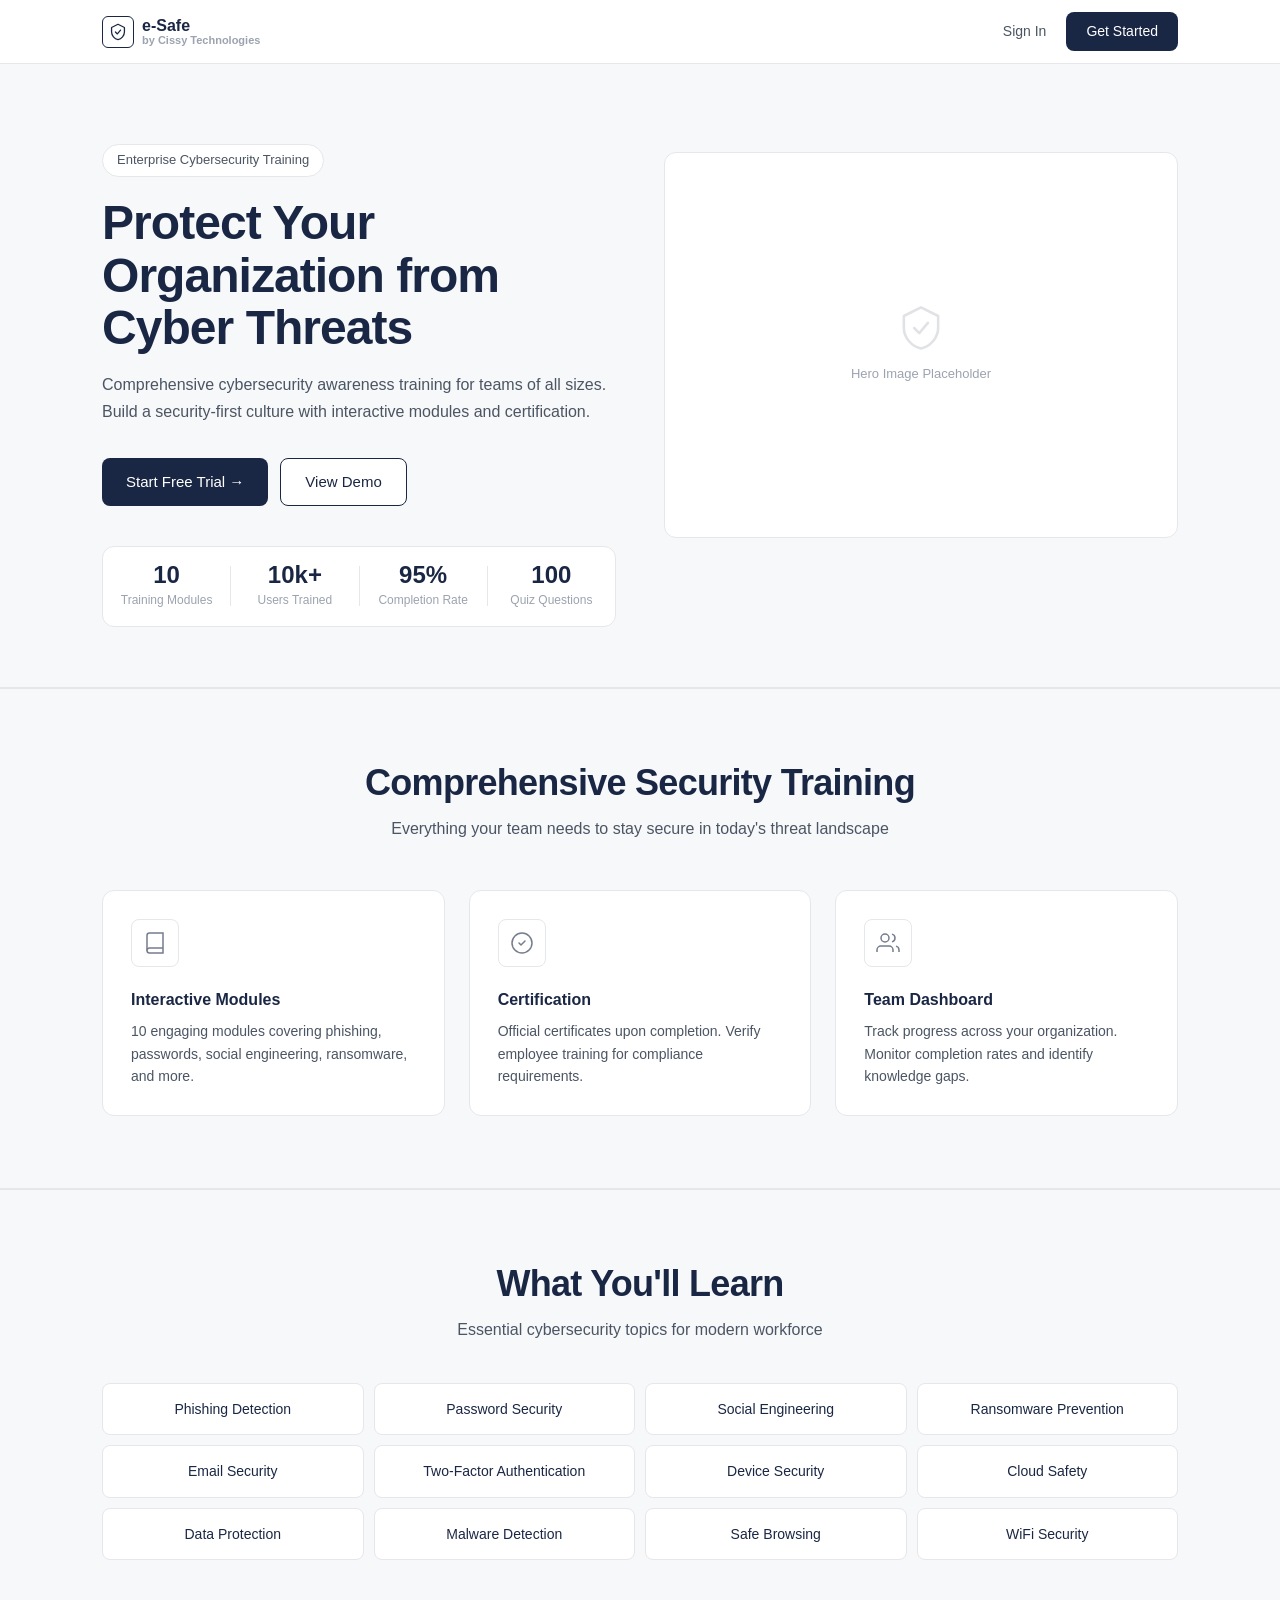
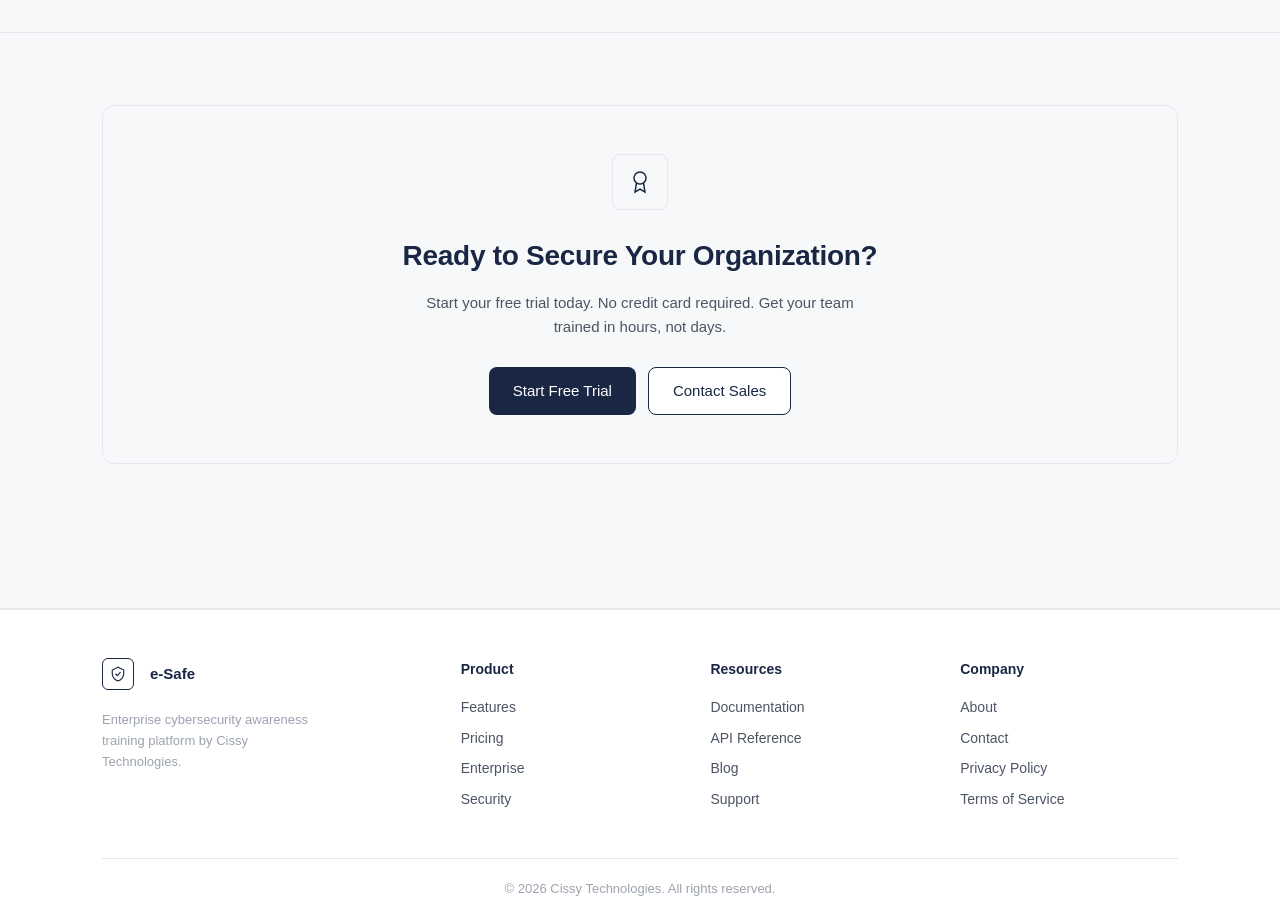
==== commit 143eae5d: "Update index.html" ====
--- a/index.html
+++ b/index.html
@@ -2,7 +2,7 @@
 <html lang="en">
 <head>
   <meta charset="UTF-8" />
-  <meta http-equiv="Content-Security-Policy" content="default-src 'self'; script-src 'self' https://cdnjs.cloudflare.com https://cdn-uicons.flaticon.com; style-src 'self' https://fonts.googleapis.com https://cdn-uicons.flaticon.com 'unsafe-inline'; font-src 'self' https://fonts.gstatic.com https://cdn-uicons.flaticon.com; img-src 'self' data:; connect-src 'self';">
+  <meta http-equiv="Content-Security-Policy" content="default-src 'self'; script-src 'self' https://cdnjs.cloudflare.com https://cdn-uicons.flaticon.com https://www.gstatic.com https://cdn.firebase.com; style-src 'self' https://fonts.googleapis.com https://cdn-uicons.flaticon.com 'unsafe-inline'; font-src 'self' https://fonts.gstatic.com https://cdn-uicons.flaticon.com; img-src 'self' data:; connect-src 'self' https://identitytoolkit.googleapis.com https://securetoken.googleapis.com https://firestore.googleapis.com https://www.googleapis.com https://www.gstatic.com;">
   <meta name="referrer" content="strict-origin-when-cross-origin">
   <meta http-equiv="X-Content-Type-Options" content="nosniff">
   <meta name="viewport" content="width=device-width, initial-scale=1.0" />
@@ -31,7 +31,7 @@
         </div>
       </a>
       <div class="nav-links" id="navLinks">
-        <a href="register.html" class="nav-signin">Sign In</a>
+        <a href="signin.html" class="nav-signin">Sign In</a>
         <a href="register.html" class="nav-cta">Get Started</a>
       </div>
       <button class="nav-hamburger" id="hamburger" aria-label="Open menu">
@@ -62,13 +62,13 @@
     </div>
     <div class="container">
       <div class="hero-stats">
-        <div class="stat"><span class="stat-num">5</span><span class="stat-label">Training Modules</span></div>
+        <div class="stat"><span class="stat-num">10</span><span class="stat-label">Training Modules</span></div>
         <div class="stat-divider"></div>
         <div class="stat"><span class="stat-num">10k+</span><span class="stat-label">Users Trained</span></div>
         <div class="stat-divider"></div>
         <div class="stat"><span class="stat-num">95%</span><span class="stat-label">Completion Rate</span></div>
         <div class="stat-divider"></div>
-        <div class="stat"><span class="stat-num">50</span><span class="stat-label">Quiz Questions</span></div>
+        <div class="stat"><span class="stat-num">100</span><span class="stat-label">Quiz Questions</span></div>
       </div>
     </div>
   </section>
@@ -86,7 +86,7 @@
             <svg width="24" height="24" viewBox="0 0 24 24" fill="none" stroke="#1A2744" stroke-width="1.5"><path d="M4 19.5A2.5 2.5 0 016.5 17H20"/><path d="M6.5 2H20v20H6.5A2.5 2.5 0 014 19.5v-15A2.5 2.5 0 016.5 2z"/></svg>
           </div>
           <h3>Interactive Modules</h3>
-          <p>5 engaging modules covering phishing, passwords, social engineering, ransomware, and more.</p>
+          <p>10 engaging modules covering phishing, passwords, social engineering, ransomware, and more.</p>
         </div>
         <div class="feature-card">
           <div class="feature-icon">
